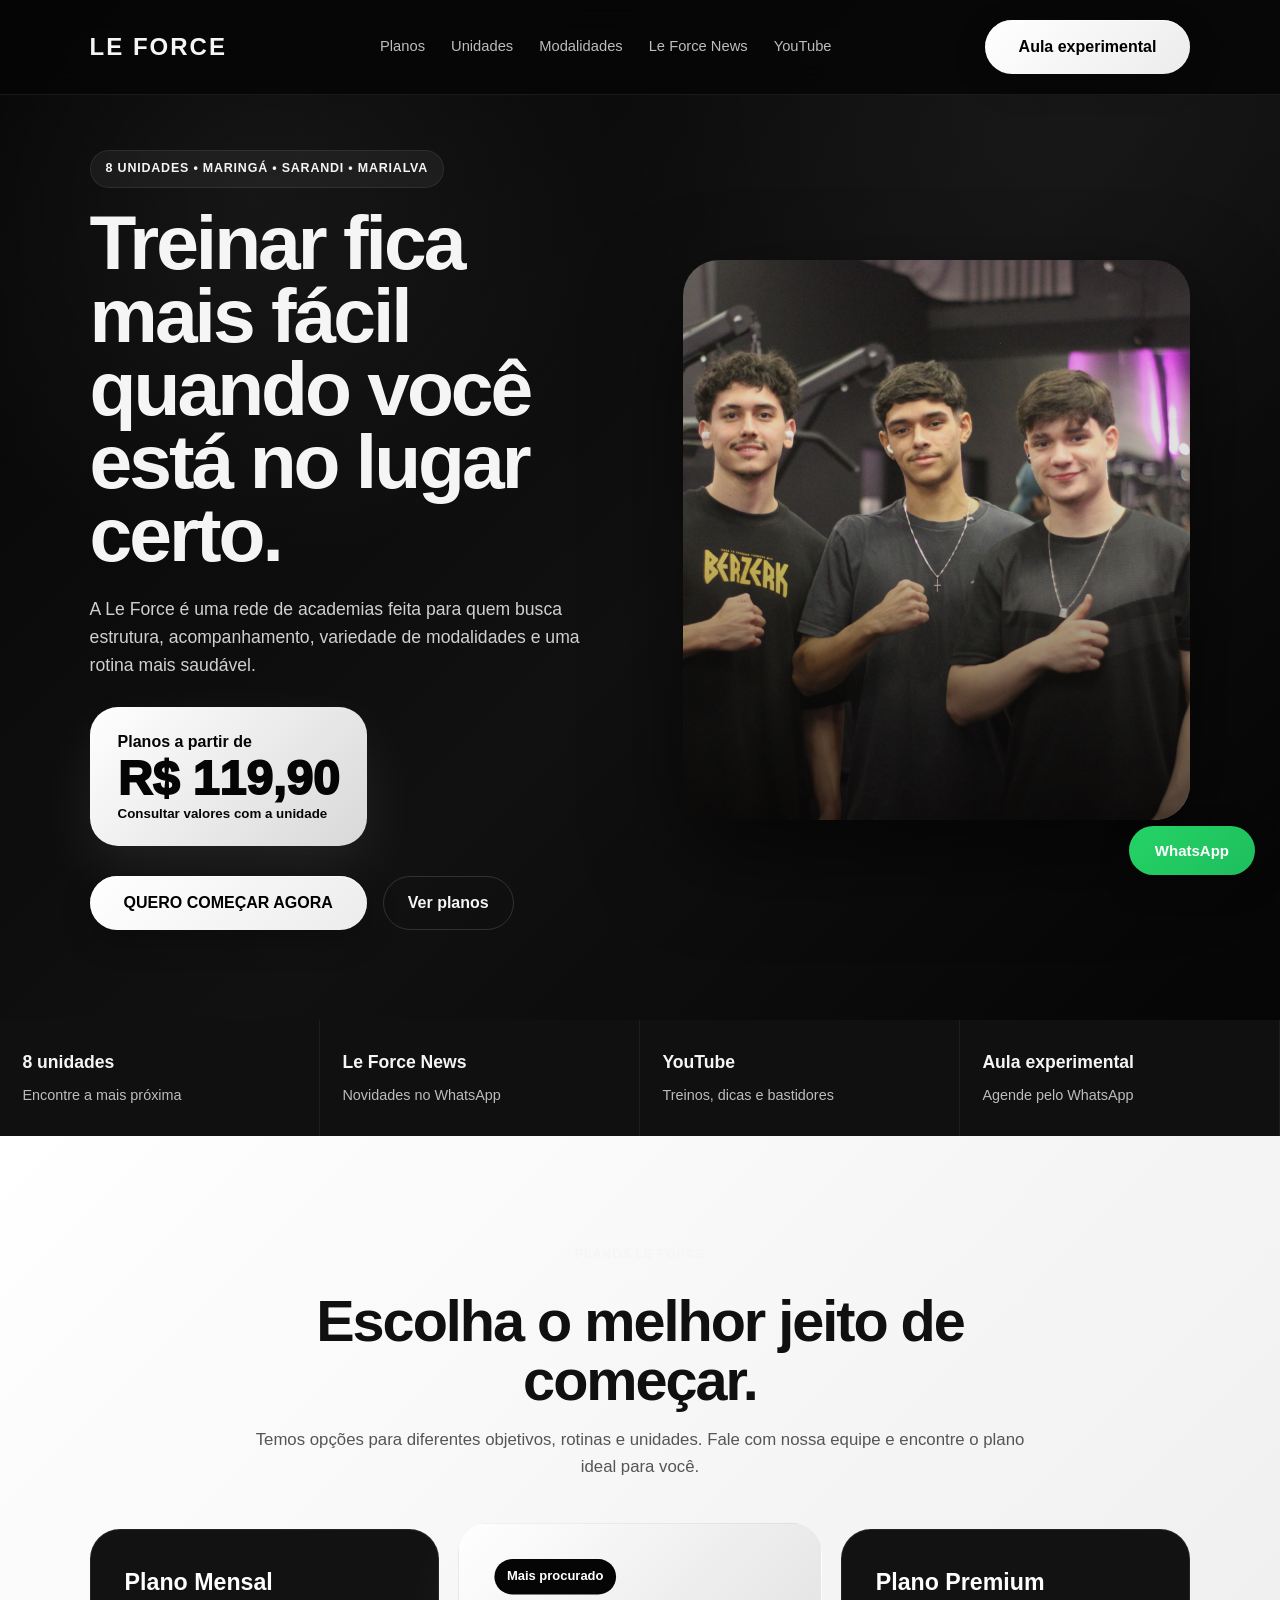
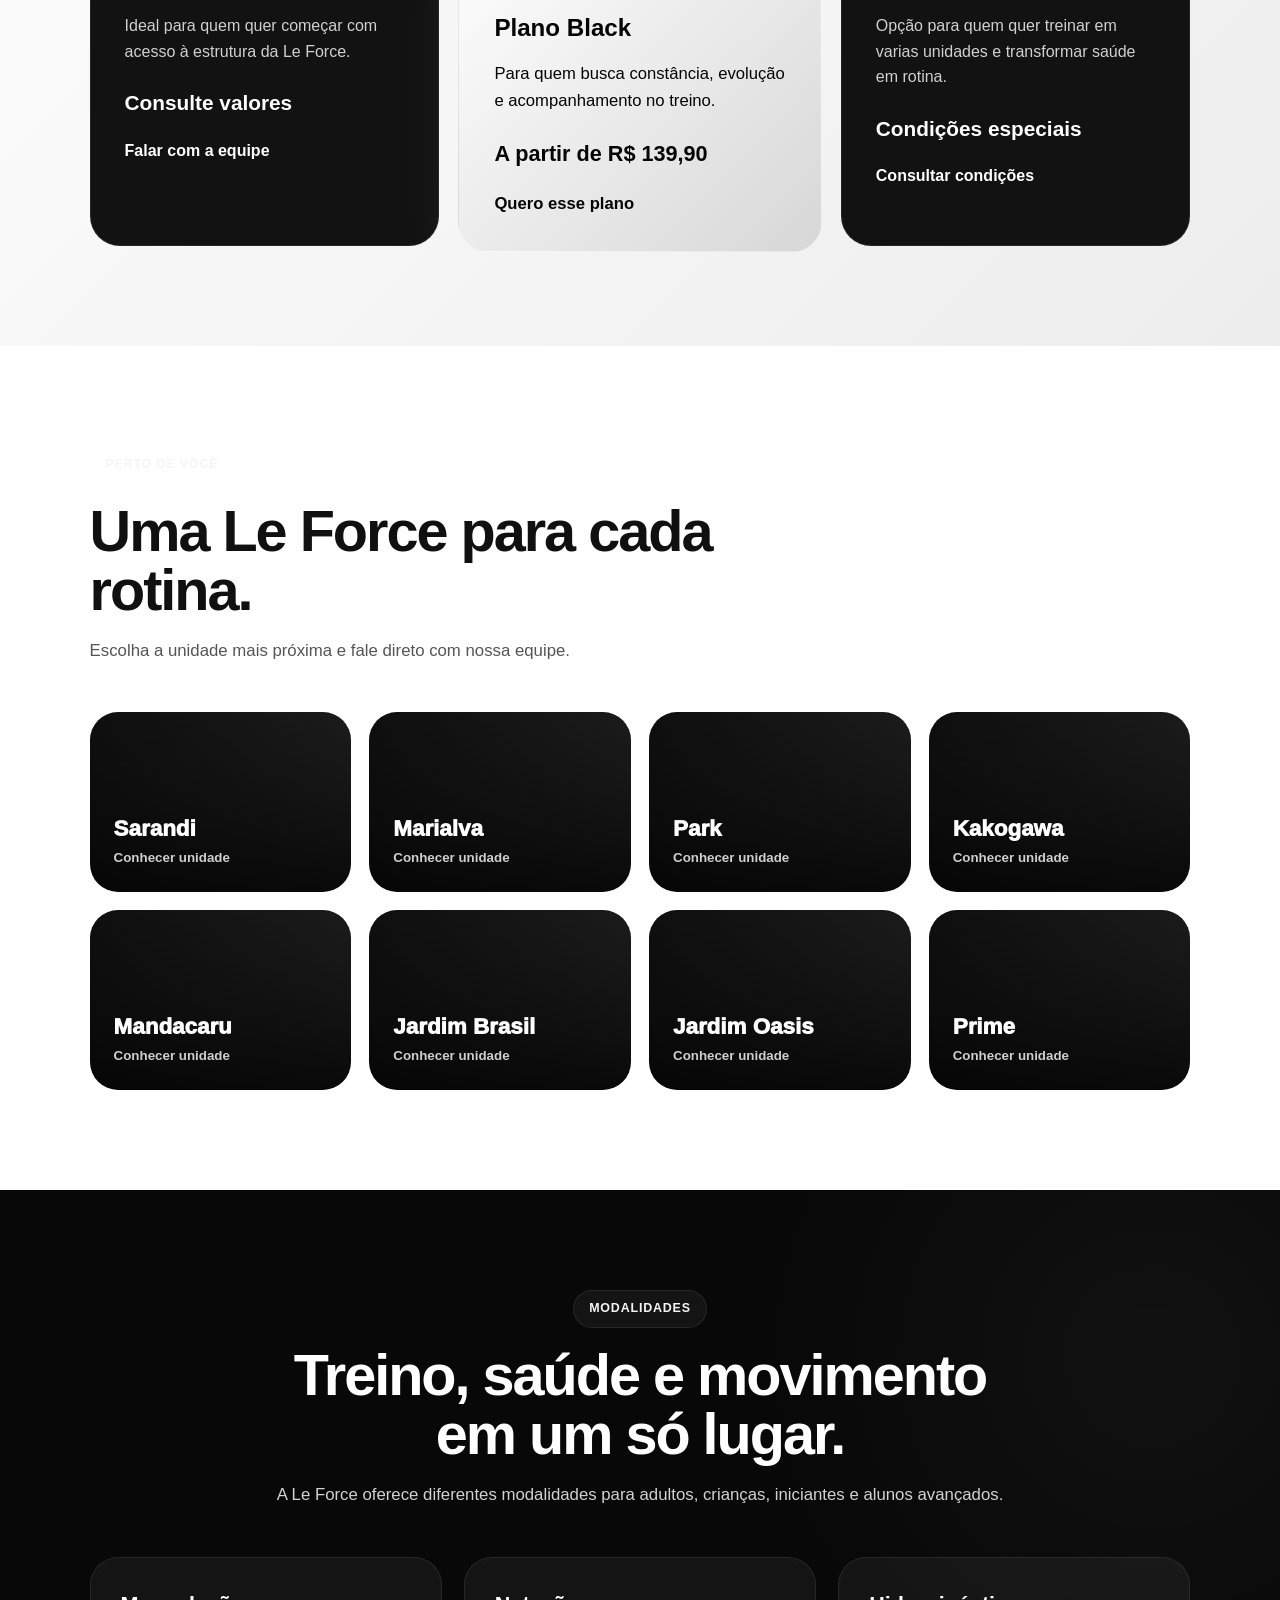
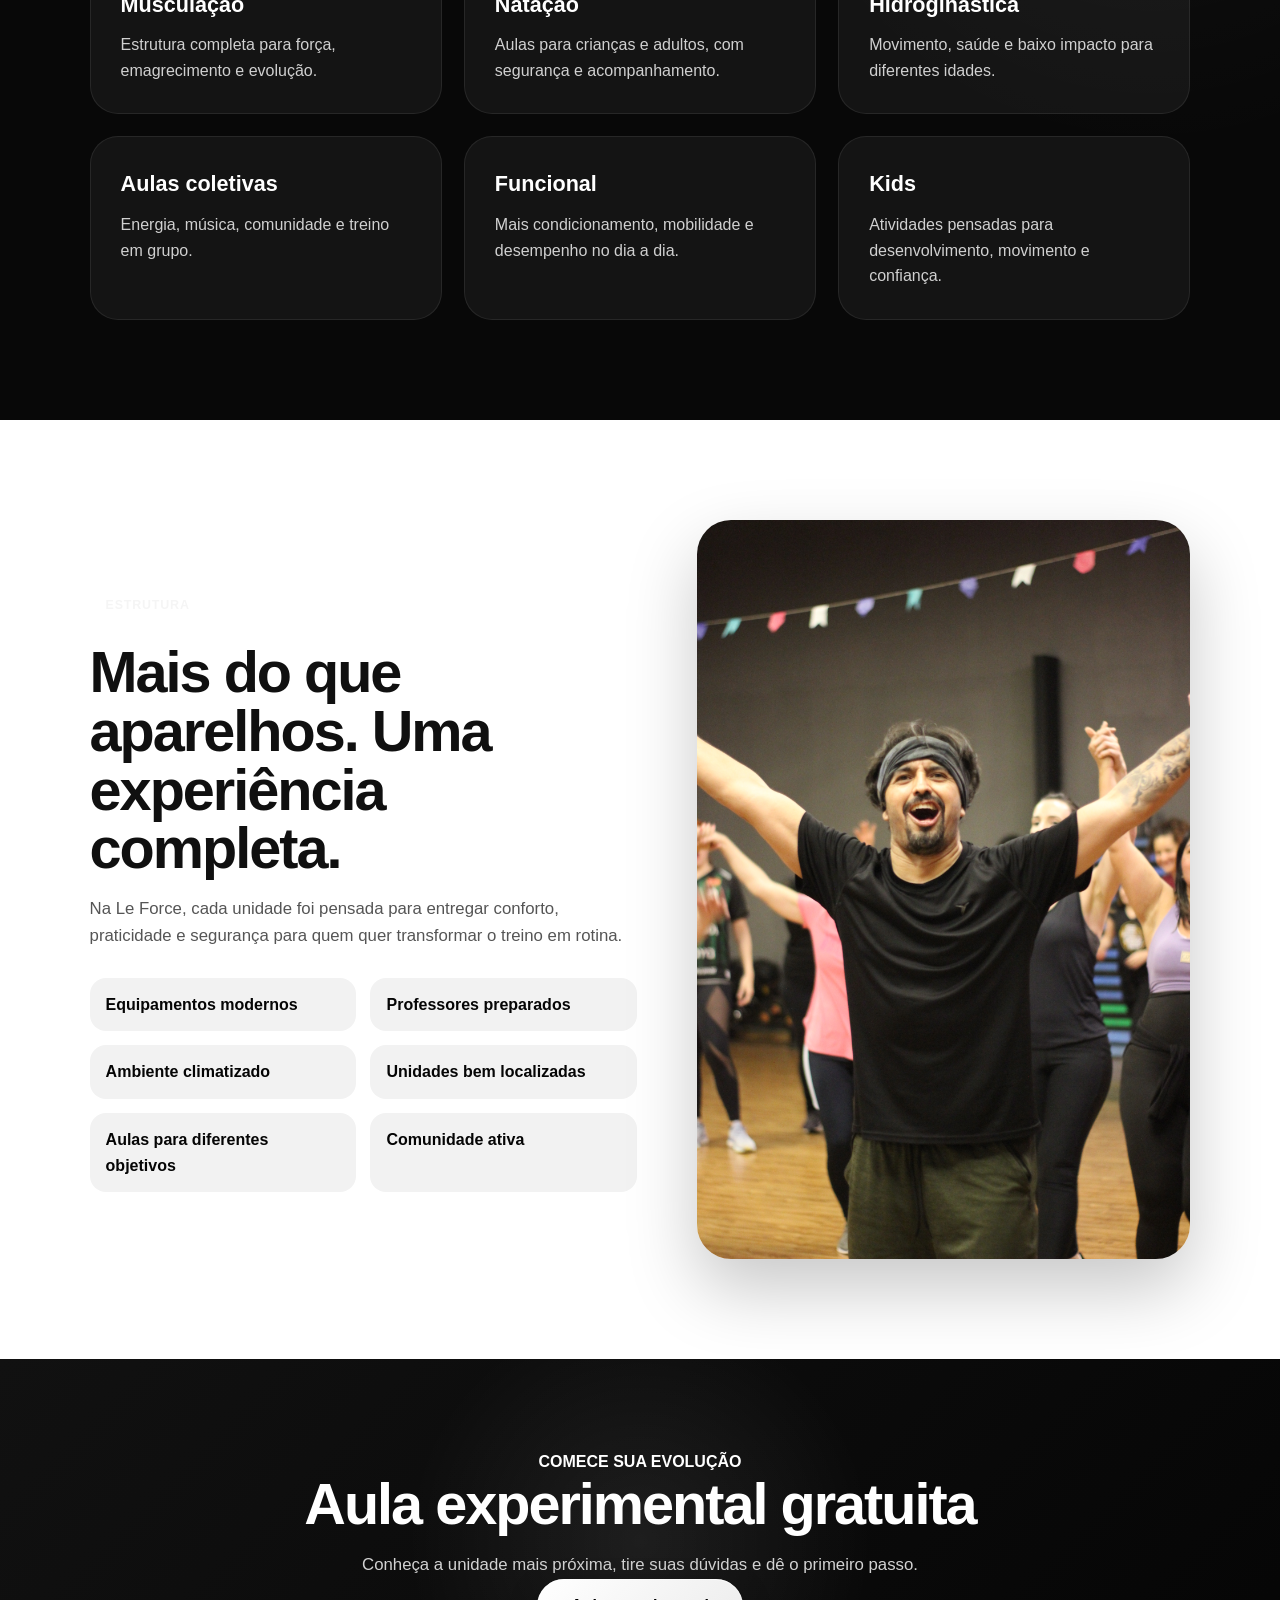
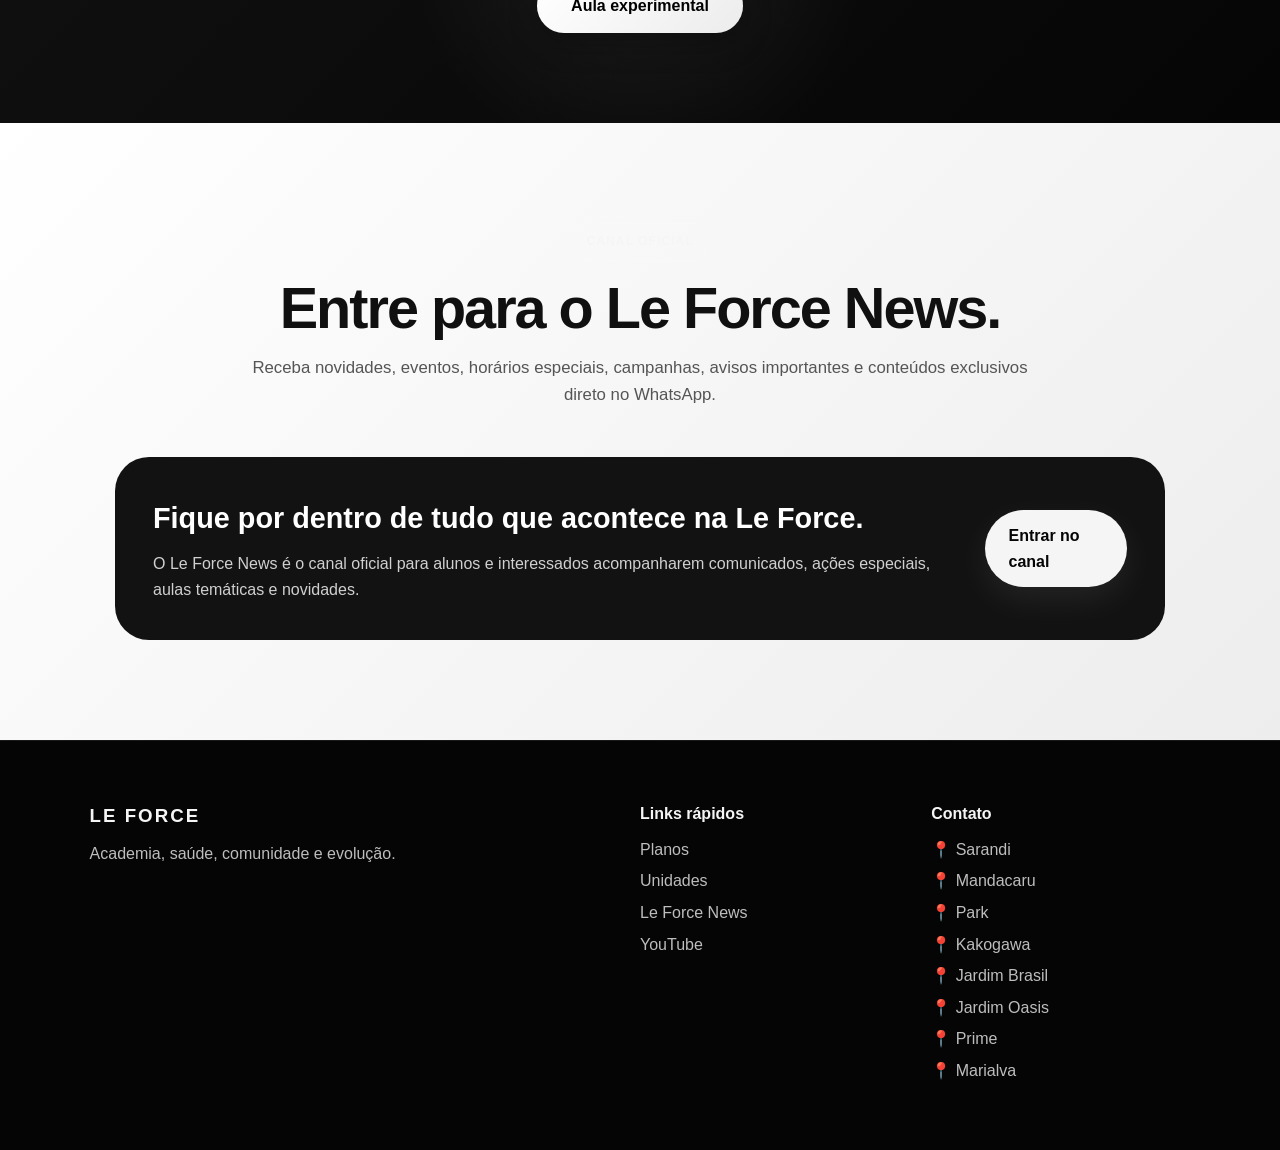
==== index.html @ 9848c1f0 "Substitui unidade Alvorada pela Le Force Prime no site" ====
<!DOCTYPE html>
<html lang="pt-BR">
<head>
  <meta charset="UTF-8" />
  <meta name="viewport" content="width=device-width, initial-scale=1.0" />

  <title>Le Force | Academia em Maringá, Sarandi e Marialva</title>
  <meta name="description" content="Treine na Le Force com estrutura completa, unidades em Maringá, Sarandi e Marialva, planos acessíveis, aulas, eventos e comunidade." />

  <link rel="stylesheet" href="style.css" />
</head>

<body>
  <header class="header">
    <a href="index.html" class="logo">LE FORCE</a>

    <nav class="nav">
      <a href="#planos">Planos</a>
      <a href="#unidades">Unidades</a>
      <a href="#modalidades">Modalidades</a>
      <a href="#news">Le Force News</a>
      <a href="#youtube">YouTube</a>
    </nav>

    <div class="dropdown-whatsapp">

  <button class="btn-experimental">
    Aula experimental
  </button>

  <div class="dropdown-whatsapp-content">

    <a href="https://wa.me/5544999321001" target="_blank">
      📍 Sarandi
    </a>

    <a href="https://wa.me/554432000885" target="_blank">
      📍 Mandacaru
    </a>

    <a href="https://wa.me/554430233311" target="_blank">
      📍 Park
    </a>

    <a href="https://wa.me/554430264680" target="_blank">
      📍 Kakogawa
    </a>

    <a href="https://wa.me/554497275740" target="_blank">
      📍 Jardim Brasil
    </a>

    <a href="https://wa.me/554499024223" target="_blank">
      📍 Jardim Oasis
    </a>

    <a href="https://wa.me/554432466310" target="_blank">
      📍 Prime
    </a>

    <a href="https://wa.me/554432001295" target="_blank">
      📍 Marialva
    </a>

  </div>

</div>
  </header>

  <main>
    <section class="hero">
      <div class="hero-content">
        <span class="tag">8 unidades • Maringá • Sarandi • Marialva</span>

        <h1>Treinar fica mais fácil quando você está no lugar certo.</h1>

        <p>
          A Le Force é uma rede de academias feita para quem busca estrutura,
          acompanhamento, variedade de modalidades e uma rotina mais saudável.
        </p>

        <div class="price-highlight">
          <span>Planos a partir de</span>
          <strong>R$ 119,90</strong>
          <small>Consultar valores com a unidade</small>
        </div>

        <div class="hero-actions">
          <div class="dropdown-whatsapp">

  <button class="btn-experimental">
    QUERO COMEÇAR AGORA
  </button>

  <div class="dropdown-whatsapp-content">

    <a href="https://wa.me/5544999321001" target="_blank">
      📍 Sarandi
    </a>

    <a href="https://wa.me/554432000885" target="_blank">
      📍 Mandacaru
    </a>

    <a href="https://wa.me/554430233311" target="_blank">
      📍 Park
    </a>

    <a href="https://wa.me/554430264680" target="_blank">
      📍 Kakogawa
    </a>

    <a href="https://wa.me/554497275740" target="_blank">
      📍 Jardim Brasil
    </a>

    <a href="https://wa.me/554499024223" target="_blank">
      📍 Jardim Oasis
    </a>

    <a href="https://wa.me/554432466310" target="_blank">
      📍 Prime
    </a>

    <a href="https://wa.me/554432001295" target="_blank">
      📍 Marialva
    </a>

  </div>

</div>

          <a href="#planos" class="btn-secondary">
            Ver planos
          </a>
        </div>
      </div>

      <div class="hero-image">
        <img src="leforce3.JPG" alt="Academia Le Force" />
      </div>
    </section>

    <section class="quick-links">
      <a href="#unidades">
        <strong>8 unidades</strong>
        <span>Encontre a mais próxima</span>
      </a>

      <a href="https://whatsapp.com/channel/0029VbCkfxNLdQejP8qVXo3A">
        <strong>Le Force News</strong>
        <span>Novidades no WhatsApp</span>
      </a>

      <a href="#youtube">
        <strong>YouTube</strong>
        <span>Treinos, dicas e bastidores</span>
      </a>

      <a href="https://wa.me/5544000000000" target="_blank">
        <strong>Aula experimental</strong>
        <span>Agende pelo WhatsApp</span>
      </a>
    </section>

    <section class="section colored" id="planos">
      <div class="section-header center">
        <span class="tag">Planos Le Force</span>

        <h2>Escolha o melhor jeito de começar.</h2>

        <p>
          Temos opções para diferentes objetivos, rotinas e unidades.
          Fale com nossa equipe e encontre o plano ideal para você.
        </p>
      </div>

      <div class="plans-grid">
        <article class="plan-card">
          <h3>Plano Mensal</h3>

          <p>
            Ideal para quem quer começar com acesso à estrutura da Le Force.
          </p>

          <strong>Consulte valores</strong>

          <a href="https://wa.me/5544000000000" target="_blank">
            Falar com a equipe
          </a>
        </article>

        <article class="plan-card featured">
          <span>Mais procurado</span>

          <h3>Plano Black</h3>

          <p>
            Para quem busca constância, evolução e acompanhamento no treino.
          </p>

          <strong>A partir de R$ 139,90</strong>

          <a href="https://wa.me/5544000000000" target="_blank">
            Quero esse plano
          </a>
        </article>

        <article class="plan-card">
          <h3>Plano Premium</h3>

          <p>
            Opção para quem quer treinar em varias unidades e transformar saúde em rotina.
          </p>

          <strong>Condições especiais</strong>

          <a href="https://wa.me/5544000000000" target="_blank">
            Consultar condições
          </a>
        </article>
      </div>
    </section>

    <section class="section" id="unidades">
      <div class="section-header">
        <span class="tag">Perto de você</span>

        <h2>Uma Le Force para cada rotina.</h2>

        <p>
          Escolha a unidade mais próxima e fale direto com nossa equipe.
        </p>
      </div>

      <div class="units-grid">
        <a href="unidades/sarandi.html" class="unit-card">
          <span>Sarandi</span>
          <small>Conhecer unidade</small>
        </a>

        <a href="unidades/marialva.html" class="unit-card">
          <span>Marialva</span>
          <small>Conhecer unidade</small>
        </a>

        <a href="unidades/park.html" class="unit-card">
          <span>Park</span>
          <small>Conhecer unidade</small>
        </a>

        <a href="unidades/kakogawa.html" class="unit-card">
          <span>Kakogawa</span>
          <small>Conhecer unidade</small>
        </a>

        <a href="unidades/mandacaru.html" class="unit-card">
          <span>Mandacaru</span>
          <small>Conhecer unidade</small>
        </a>

        <a href="unidades/jdbrasil.html" class="unit-card">
          <span>Jardim Brasil</span>
          <small>Conhecer unidade</small>
        </a>

        <a href="unidades/jdoasis.html" class="unit-card">
          <span>Jardim Oasis</span>
          <small>Conhecer unidade</small>
        </a>

        <a href="unidades/prime.html" class="unit-card">
          <span>Prime</span>
          <small>Conhecer unidade</small>
        </a>
      </div>
    </section>

    <section class="section dark" id="modalidades">
      <div class="section-header center">
        <span class="tag">Modalidades</span>

        <h2>Treino, saúde e movimento em um só lugar.</h2>

        <p>
          A Le Force oferece diferentes modalidades para adultos, crianças,
          iniciantes e alunos avançados.
        </p>
      </div>

      <div class="modalidades-grid">
        <div class="modalidade">
          <h3>Musculação</h3>
          <p>Estrutura completa para força, emagrecimento e evolução.</p>
        </div>

        <div class="modalidade">
          <h3>Natação</h3>
          <p>Aulas para crianças e adultos, com segurança e acompanhamento.</p>
        </div>

        <div class="modalidade">
          <h3>Hidroginástica</h3>
          <p>Movimento, saúde e baixo impacto para diferentes idades.</p>
        </div>

        <div class="modalidade">
          <h3>Aulas coletivas</h3>
          <p>Energia, música, comunidade e treino em grupo.</p>
        </div>

        <div class="modalidade">
          <h3>Funcional</h3>
          <p>Mais condicionamento, mobilidade e desempenho no dia a dia.</p>
        </div>

        <div class="modalidade">
          <h3>Kids</h3>
          <p>Atividades pensadas para desenvolvimento, movimento e confiança.</p>
        </div>
      </div>
    </section>

    <section class="section split">
      <div>
        <span class="tag">Estrutura</span>

        <h2>Mais do que aparelhos. Uma experiência completa.</h2>

        <p>
          Na Le Force, cada unidade foi pensada para entregar conforto,
          praticidade e segurança para quem quer transformar o treino em rotina.
        </p>

        <ul class="benefits-list">
          <li>Equipamentos modernos</li>
          <li>Professores preparados</li>
          <li>Ambiente climatizado</li>
          <li>Unidades bem localizadas</li>
          <li>Aulas para diferentes objetivos</li>
          <li>Comunidade ativa</li>
        </ul>
      </div>

      <div class="image-card">
        <img src="leforce2.JPG" alt="Estrutura da academia Le Force" />
      </div>
    </section>

    <section class="banner-impact">
      <span>Comece sua evolução</span>

      <h2>Aula experimental gratuita</h2>

      <p>
        Conheça a unidade mais próxima, tire suas dúvidas e dê o primeiro passo.
      </p>

      <div class="dropdown-whatsapp">

  <button class="btn-experimental">
    Aula experimental
  </button>

  <div class="dropdown-whatsapp-content">

    <a href="https://wa.me/5544999321001" target="_blank">
      📍 Sarandi
    </a>

    <a href="https://wa.me/554432000885" target="_blank">
      📍 Mandacaru
    </a>

    <a href="https://wa.me/554430233311" target="_blank">
      📍 Park
    </a>

    <a href="https://wa.me/554430264680" target="_blank">
      📍 Kakogawa
    </a>

    <a href="https://wa.me/554497275740" target="_blank">
      📍 Jardim Brasil
    </a>

    <a href="https://wa.me/554499024223" target="_blank">
      📍 Jardim Oasis
    </a>

    <a href="https://wa.me/554432466310" target="_blank">
      📍 Prime
    </a>

    <a href="https://wa.me/554432001295" target="_blank">
      📍 Marialva
    </a>

  </div>

</div>
    </section>

    <section class="section news-section" id="news">
      <div class="section-header center">
        <span class="tag">Canal oficial</span>

        <h2>Entre para o Le Force News.</h2>

        <p>
          Receba novidades, eventos, horários especiais, campanhas,
          avisos importantes e conteúdos exclusivos direto no WhatsApp.
        </p>
      </div>

      <div class="news-card">
        <div>
          <h3>Fique por dentro de tudo que acontece na Le Force.</h3>

          <p>
            O Le Force News é o canal oficial para alunos e interessados
            acompanharem comunicados, ações especiais, aulas temáticas e novidades.
          </p>
        </div>

        <a href="https://whatsapp.com/channel/0029VbCkfxNLdQejP8qVXo3A" class="btn-primary" target="_blank">
          Entrar no canal
        </a>
      </div>
    </section>

    
  </main>

  <footer class="footer">
    <div>
      <h3>LE FORCE</h3>
      <p>Academia, saúde, comunidade e evolução.</p>
    </div>

    <div>
      <h4>Links rápidos</h4>
      <a href="#planos">Planos</a>
      <a href="#unidades">Unidades</a>
      <a href="https://whatsapp.com/channel/0029VbCkfxNLdQejP8qVXo3A">Le Force News</a>
      <a href="#youtube">YouTube</a>
    </div>

    <div>
      <h4>Contato</h4>
        <a href="https://wa.me/5544999321001" target="_blank">
    📍 Sarandi
  </a>

  <a href="https://wa.me/554432000885" target="_blank">
    📍 Mandacaru
  </a>

  <a href="https://wa.me/554430233311" target="_blank">
    📍 Park
  </a>

  <a href="https://wa.me/554430264680" target="_blank">
    📍 Kakogawa
  </a>

  <a href="https://wa.me/554497275740" target="_blank">
    📍 Jardim Brasil
  </a>

  <a href="https://wa.me/554499024223" target="_blank">
    📍 Jardim Oasis
  </a>

  <a href="https://wa.me/554432466310" target="_blank">
    📍 Prime
  </a>

  <a href="https://wa.me/554432001295" target="_blank">
    📍 Marialva
  </a>
    </div>
  </footer>

 <!-- BOTÃO FLUTUANTE WHATSAPP -->
<div class="whatsapp-float">
  <button class="whatsapp-main-btn" onclick="toggleWhatsappMenu()">
    WhatsApp
  </button>

  <div class="whatsapp-menu" id="whatsappMenu">
    
    <a href="https://wa.me/5544999321001" target="_blank">
      Sarandi
    </a>

    <a href="https://wa.me/554432000885" target="_blank">
      Mandacaru
    </a>

    <a href="https://wa.me/554430233311" target="_blank">
      Park
    </a>

    <a href="https://wa.me/554430264680" target="_blank">
      Kakogawa
    </a>

    <a href="https://wa.me/554497275740" target="_blank">
      Jardim Brasil
    </a>

    <a href="https://wa.me/554499024223" target="_blank">
      Jardim Oasis
    </a>

    <a href="https://wa.me/554432466310" target="_blank">
      Alvorada
    </a>

    <a href="https://wa.me/554432001295" target="_blank">
      Marialva
    </a>

  </div>
</div>

  <script>

      function toggleWhatsappMenu() {
  document
    .getElementById("whatsappMenu")
    .classList.toggle("active");
}

document.addEventListener("click", function (event) {

  const menu = document.getElementById("whatsappMenu");
  const button = document.querySelector(".whatsapp-main-btn");

  if (
    !menu.contains(event.target) &&
    !button.contains(event.target)
  ) {
    menu.classList.remove("active");
  }
});

  </script>

  <script src="script.js"></script>
</body>
</html>
---- style.css ----
:root {
  --black: #050505;
  --graphite: #111111;
  --soft-graphite: #1a1a1a;
  --light-gray: #bdbdbd;
  --white: #f5f5f5;
  --border: rgba(255,255,255,.08);
  --glass: rgba(255,255,255,.04);
}

* {
  margin: 0;
  padding: 0;
  box-sizing: border-box;
}

html {
  scroll-behavior: smooth;
}

body {
  font-family: Arial, Helvetica, sans-serif;
  background: var(--black);
  color: var(--white);
  line-height: 1.6;
  overflow-x: hidden;
}

a {
  color: inherit;
  text-decoration: none;
}

img {
  width: 100%;
  display: block;
}

/* HEADER */

.header {
  width: 100%;
  padding: 20px 7%;
  position: fixed;
  top: 0;
  left: 0;
  z-index: 999;
  display: flex;
  justify-content: space-between;
  align-items: center;
  background: rgba(5,5,5,.82);
  backdrop-filter: blur(16px);
  border-bottom: 1px solid var(--border);
  transition: .3s;
}

.header.scrolled {
  background: rgba(5,5,5,.96);
  box-shadow: 0 15px 40px rgba(0,0,0,.35);
}

.logo {
  font-size: 1.5rem;
  font-weight: 900;
  letter-spacing: 2px;
  color: var(--white);
}

.nav {
  display: flex;
  gap: 26px;
}

.nav a {
  color: var(--light-gray);
  font-size: .92rem;
  transition: .3s;
}

.nav a:hover {
  color: var(--white);
}

/* BOTÕES */

.btn-header,
.btn-primary,
.btn-secondary {
  display: inline-flex;
  align-items: center;
  justify-content: center;
  padding: 13px 24px;
  border-radius: 999px;
  font-weight: 800;
  transition: .3s;
}

.btn-header,
.btn-primary {
  background: var(--white);
  color: var(--black);
  box-shadow: 0 12px 35px rgba(255,255,255,.08);
}

.btn-header:hover,
.btn-primary:hover {
  transform: translateY(-3px);
}

.btn-secondary {
  border: 1px solid rgba(255,255,255,.14);
  color: var(--white);
}

.btn-secondary:hover {
  border-color: rgba(255,255,255,.35);
}

/* HERO */

.hero {
  min-height: 100vh;
  padding: 150px 7% 90px;
  display: grid;
  grid-template-columns: 1fr .95fr;
  gap: 60px;
  align-items: center;
  background:
    radial-gradient(circle at 20% 20%, rgba(255,255,255,.05), transparent 28%),
    radial-gradient(circle at 80% 10%, rgba(255,255,255,.03), transparent 30%),
    linear-gradient(135deg, #050505, #111111 55%, #050505);
}

.hero h1 {
  font-size: clamp(3rem, 6vw, 6rem);
  line-height: .95;
  letter-spacing: -3px;
  margin-bottom: 24px;
}

.hero p {
  max-width: 650px;
  color: #d0d0d0;
  font-size: 1.1rem;
  margin-bottom: 28px;
}

.tag {
  display: inline-flex;
  margin-bottom: 18px;
  padding: 8px 15px;
  border-radius: 999px;
  background: rgba(255,255,255,.05);
  border: 1px solid rgba(255,255,255,.08);
  color: var(--white);
  font-size: .78rem;
  font-weight: 900;
  text-transform: uppercase;
  letter-spacing: .8px;
}

.price-highlight {
  width: fit-content;
  padding: 22px 28px;
  margin-bottom: 30px;
  border-radius: 28px;
  background: linear-gradient(135deg, #ffffff, #d8d8d8);
  color: var(--black);
  box-shadow: 0 25px 60px rgba(255,255,255,.08);
}

.price-highlight span,
.price-highlight small {
  display: block;
  font-weight: 700;
}

.price-highlight strong {
  display: block;
  font-size: 3rem;
  line-height: 1;
  font-weight: 950;
}

.hero-actions {
  display: flex;
  gap: 16px;
  flex-wrap: wrap;
}

.hero-image {
  min-height: 560px;
  border-radius: 36px;
  overflow: hidden;
  background: #111;
  box-shadow: 0 35px 90px rgba(0,0,0,.55);
  position: relative;
}

.hero-image img {
  height: 100%;
  min-height: 560px;
  object-fit: cover;
  opacity: .88;
}

.hero-image::after {
  content: "";
  position: absolute;
  inset: 0;
  background: linear-gradient(to top, rgba(0,0,0,.65), transparent 60%);
}

/* QUICK LINKS */

.quick-links {
  display: grid;
  grid-template-columns: repeat(4,1fr);
  background: #101010;
}

.quick-links a {
  padding: 28px 7%;
  border-right: 1px solid rgba(255,255,255,.06);
  transition: .3s;
}

.quick-links a:hover {
  background: #171717;
}

.quick-links strong {
  display: block;
  font-size: 1.1rem;
  font-weight: 900;
  margin-bottom: 6px;
}

.quick-links span {
  color: #bcbcbc;
  font-size: .9rem;
}

/* SECTIONS */

.section {
  padding: 100px 7%;
  background: #ffffff;
  color: #101010;
}

.section.dark {
  background:
    radial-gradient(circle at 90% 20%, rgba(255,255,255,.04), transparent 30%),
    #080808;
  color: #fff;
}

.section.colored {
  background:
    linear-gradient(135deg, #ffffff, #ededed);
}

.section-header {
  max-width: 780px;
  margin-bottom: 48px;
}

.section-header.center {
  margin-left: auto;
  margin-right: auto;
  text-align: center;
}

.section-header h2,
.split h2,
.final-cta h2,
.banner-impact h2,
.youtube-content h2 {
  font-size: clamp(2.2rem, 4.5vw, 4.5rem);
  line-height: 1.02;
  letter-spacing: -2px;
  margin-bottom: 18px;
}

.section-header p,
.split p,
.banner-impact p,
.final-cta p,
.youtube-content p {
  color: #555;
  font-size: 1.05rem;
}

.dark .section-header p,
.banner-impact p,
.final-cta p,
.youtube-content p {
  color: #d2d2d2;
}

/* GRIDS */

.plans-grid,
.cards-grid {
  display: grid;
  grid-template-columns: repeat(3,1fr);
  gap: 26px;
}

.plan-card,
.card {
  padding: 34px;
  border-radius: 30px;
  transition: .3s;
}

.plan-card {
  background: #121212;
  border: 1px solid rgba(255,255,255,.08);
  color: #fff;
}

.card {
  background: #f7f7f7;
  border: 1px solid #ececec;
}

.plan-card:hover,
.card:hover {
  transform: translateY(-7px);
}

.plan-card h3,
.card h3 {
  font-size: 1.45rem;
  margin-bottom: 12px;
}

.plan-card p {
  color: #d0d0d0;
  margin-bottom: 22px;
}

.card p {
  color: #555;
}

.plan-card strong {
  display: block;
  color: #fff;
  font-size: 1.3rem;
  margin-bottom: 18px;
}

.plan-card a {
  color: #fff;
  font-weight: 900;
}

.plan-card.featured {
  background: linear-gradient(135deg, #ffffff, #d7d7d7);
  color: #050505;
  box-shadow: 0 25px 70px rgba(255,255,255,.08);
  transform: scale(1.04);
}

.plan-card.featured p,
.plan-card.featured strong,
.plan-card.featured a {
  color: #050505;
}

.plan-card.featured span {
  display: inline-block;
  margin-bottom: 14px;
  padding: 7px 12px;
  border-radius: 999px;
  background: #050505;
  color: #fff;
  font-size: .78rem;
  font-weight: 900;
}

/* UNIDADES */

.units-grid {
  display: grid;
  grid-template-columns: repeat(4,1fr);
  gap: 18px;
}

.unit-card {
  min-height: 180px;
  padding: 24px;
  border-radius: 28px;
  display: flex;
  flex-direction: column;
  justify-content: flex-end;
  background:
    linear-gradient(to top, rgba(0,0,0,.78), rgba(0,0,0,.15)),
    linear-gradient(135deg, #111111, #2a2a2a);
  color: #fff;
  transition: .3s;
  position: relative;
  overflow: hidden;
}

.unit-card:hover {
  transform: translateY(-6px);
}

.unit-card span {
  font-size: 1.4rem;
  font-weight: 950;
}

.unit-card small {
  color: #cfcfcf;
  font-weight: 700;
}

/* MODALIDADES */

.modalidades-grid {
  display: grid;
  grid-template-columns: repeat(3,1fr);
  gap: 22px;
}

.modalidade {
  padding: 30px;
  border-radius: 28px;
  background: rgba(255,255,255,.05);
  border: 1px solid rgba(255,255,255,.08);
  transition: .3s;
}

.modalidade:hover {
  background: rgba(255,255,255,.09);
  transform: translateY(-6px);
}

.modalidade h3 {
  font-size: 1.35rem;
  margin-bottom: 10px;
}

.modalidade p {
  color: #d0d0d0;
}

/* SPLIT */

.split {
  display: grid;
  grid-template-columns: 1fr .9fr;
  gap: 60px;
  align-items: center;
}

.benefits-list {
  margin-top: 28px;
  display: grid;
  grid-template-columns: repeat(2,1fr);
  gap: 14px;
  list-style: none;
}

.benefits-list li {
  padding: 14px 16px;
  border-radius: 16px;
  background: #f2f2f2;
  color: #050505;
  font-weight: 800;
}

.image-card {
  border-radius: 34px;
  overflow: hidden;
  box-shadow: 0 30px 70px rgba(0,0,0,.22);
}

.image-card img {
  min-height: 460px;
  object-fit: cover;
}

/* BANNER */

.banner-impact {
  padding: 90px 7%;
  text-align: center;
  background:
    radial-gradient(circle at center, rgba(255,255,255,.08), transparent 35%),
    linear-gradient(135deg, #111111, #050505);
  color: #fff;
}

.banner-impact span {
  font-weight: 900;
  text-transform: uppercase;
}

/* NEWS */

.news-section {
  background: linear-gradient(135deg, #ffffff, #ededed);
}

.news-card {
  max-width: 1050px;
  margin: 0 auto;
  padding: 38px;
  border-radius: 34px;
  display: flex;
  justify-content: space-between;
  align-items: center;
  gap: 30px;
  background: #121212;
  color: #fff;
}

.news-card h3 {
  font-size: 1.8rem;
  margin-bottom: 10px;
}

.news-card p {
  color: #d0d0d0;
}

/* YOUTUBE */

.youtube-section {
  display: grid;
  grid-template-columns: 1fr .8fr;
  gap: 50px;
  align-items: center;
}

.video-preview {
  min-height: 330px;
  border-radius: 34px;
  background:
    radial-gradient(circle at center, rgba(255,255,255,.08), transparent 40%),
    #151515;
  display: flex;
  flex-direction: column;
  justify-content: center;
  align-items: center;
}

.video-preview span {
  width: 96px;
  height: 96px;
  border-radius: 50%;
  background: #fff;
  color: #050505;
  display: flex;
  align-items: center;
  justify-content: center;
  font-size: 2rem;
  margin-bottom: 18px;
}

.video-preview p {
  color: #fff;
  font-weight: 900;
}

/* FAQ */

.faq {
  max-width: 900px;
  margin: 0 auto;
  display: grid;
  gap: 14px;
}

.faq details {
  padding: 22px 26px;
  border-radius: 22px;
  background: rgba(255,255,255,.05);
  border: 1px solid rgba(255,255,255,.08);
}

.faq summary {
  cursor: pointer;
  font-weight: 900;
  color: #fff;
}

.faq p {
  margin-top: 12px;
  color: #d0d0d0;
}

/* FINAL CTA */

.final-cta {
  padding: 110px 7%;
  text-align: center;
  background:
    linear-gradient(rgba(0,0,0,.72), rgba(0,0,0,.82)),
    radial-gradient(circle at center, rgba(255,255,255,.05), transparent 34%),
    #080808;
}

.final-cta span {
  font-weight: 950;
  text-transform: uppercase;
}

.center-actions {
  justify-content: center;
}

/* FOOTER */

.footer {
  padding: 60px 7%;
  background: #050505;
  display: grid;
  grid-template-columns: 2fr 1fr 1fr;
  gap: 32px;
  border-top: 1px solid rgba(255,255,255,.08);
}

.footer h3 {
  letter-spacing: 2px;
  margin-bottom: 10px;
}

.footer h4 {
  margin-bottom: 10px;
}

.footer p,
.footer a {
  display: block;
  color: #bdbdbd;
  margin-bottom: 6px;
}

/* WHATSAPP */

.whatsapp-float {
  position: fixed;
  right: 25px;
  bottom: 25px;
  z-index: 999999;
  font-family: Arial, sans-serif;
}

.whatsapp-main-btn {
  background: linear-gradient(135deg, #25d366, #1ebe5d);
  color: white;
  border: none;
  border-radius: 999px;
  padding: 16px 26px;
  font-size: 15px;
  font-weight: 700;
  cursor: pointer;
  box-shadow: 0 10px 30px rgba(0,0,0,.25);
  transition: .3s ease;
}

.whatsapp-main-btn:hover {
  transform: translateY(-3px);
}

.whatsapp-menu {
  position: absolute;
  bottom: 75px;
  right: 0;
  width: 240px;
  background: #0f0f0f;
  border-radius: 20px;
  overflow: hidden;
  display: none;
  border: 1px solid rgba(255,255,255,.08);
  backdrop-filter: blur(12px);
  box-shadow: 0 15px 40px rgba(0,0,0,.35);
}

.whatsapp-menu.active {
  display: block;
  animation: fadeUp .25s ease;
}

.whatsapp-menu a {
  display: flex;
  align-items: center;
  padding: 15px 18px;
  color: white;
  text-decoration: none;
  font-size: 14px;
  font-weight: 500;
  transition: .2s ease;
  border-bottom: 1px solid rgba(255,255,255,.05);
}

.whatsapp-menu a:last-child {
  border-bottom: none;
}

.whatsapp-menu a:hover {
  background: #25d366;
  padding-left: 24px;
}

@keyframes fadeUp {
  from {
    opacity: 0;
    transform: translateY(15px);
  }

  to {
    opacity: 1;
    transform: translateY(0);
  }
}

/* ANIMAÇÕES */

.hidden {
  opacity: 0;
  transform: translateY(28px);
}

.show {
  opacity: 1;
  transform: translateY(0);
  transition: .7s ease;
}

/* RESPONSIVO */

@media (max-width: 1020px) {

  .nav,
  .btn-header {
    display: none;
  }

  .hero,
  .split,
  .youtube-section {
    grid-template-columns: 1fr;
  }

  .quick-links {
    grid-template-columns: repeat(2,1fr);
  }

  .plans-grid,
  .cards-grid,
  .modalidades-grid {
    grid-template-columns: 1fr;
  }

  .units-grid {
    grid-template-columns: repeat(2,1fr);
  }

  .news-card {
    flex-direction: column;
    align-items: flex-start;
  }

  .footer {
    grid-template-columns: 1fr;
  }
}

@media (max-width: 560px) {

  .header {
    padding: 18px 6%;
  }

  .hero,
  .section,
  .banner-impact,
  .final-cta,
  .footer {
    padding-left: 6%;
    padding-right: 6%;
  }

  .hero {
    padding-top: 130px;
  }

  .hero h1 {
    font-size: 3rem;
  }

  .hero-actions,
  .center-actions {
    flex-direction: column;
  }

  .btn-primary,
  .btn-secondary {
    width: 100%;
  }

  .quick-links,
  .units-grid,
  .benefits-list {
    grid-template-columns: 1fr;
  }

  .hero-image,
  .hero-image img {
    min-height: 390px;
  }

  .whatsapp-float {
    right: 16px;
    bottom: 16px;
    padding: 13px 18px;
  }
}

.cinematic-video {
  position: relative;
  overflow: hidden;
  min-height: 380px;
  border-radius: 34px;
  background: #111;
  display: flex;
  align-items: center;
  justify-content: center;
  box-shadow: 0 30px 80px rgba(0,0,0,.45);
}

.cinematic-video img {
  width: 100%;
  height: 100%;
  object-fit: cover;
  transition: .5s;
  opacity: .72;
}

.cinematic-video::after {
  content: "";
  position: absolute;
  inset: 0;
  background:
    linear-gradient(to top, rgba(0,0,0,.72), rgba(0,0,0,.15));
}

.cinematic-video:hover img {
  transform: scale(1.05);
  opacity: .9;
}

.play-button {
  position: absolute;
  z-index: 2;
  width: 110px;
  height: 110px;
  border-radius: 50%;
  background: rgba(255,255,255,.12);
  backdrop-filter: blur(14px);
  border: 1px solid rgba(255,255,255,.18);

  display: flex;
  align-items: center;
  justify-content: center;

  color: #ffffff;
  font-size: 2.4rem;

  transition: .3s;
  box-shadow: 0 15px 40px rgba(0,0,0,.35);
}

.cinematic-video:hover .play-button {
  transform: scale(1.08);
  background: rgba(255,255,255,.2);
}

/* =========================
   UNIDADE SARANDI
========================= */

.sarandi-page-hero {
  min-height: 92vh;
}

.sarandi-page-hero .hero-image img {
  object-position: center;
}

/* MODALIDADES */

.modalidade p {
  color: #555555;
}

.section.dark .modalidade p {
  color: #d0d0d0;
}

/* LOCATION */

.location-card {
  display: grid;
  grid-template-columns: .9fr 1.1fr;
  gap: 32px;

  padding: 36px;

  border-radius: 34px;

  background: rgba(255,255,255,.05);

  border: 1px solid rgba(255,255,255,.08);

  align-items: center;
}

.location-card h3 {
  font-size: 2rem;
  margin-bottom: 14px;
  color: #ffffff;
}

.location-card p {
  color: #d0d0d0;
  margin-bottom: 12px;
}

.location-card .btn-primary {
  margin-top: 18px;
}

.map-placeholder {
  min-height: 380px;

  border-radius: 28px;

  background:
    radial-gradient(circle at center, rgba(255,255,255,.07), transparent 38%),
    #151515;

  border: 1px solid rgba(255,255,255,.08);

  display: flex;
  align-items: center;
  justify-content: center;

  color: #ffffff;

  font-size: 1.3rem;
  font-weight: 900;
}

/* RESPONSIVO */

@media (max-width: 1020px) {

  .location-card {
    grid-template-columns: 1fr;
  }

  .map-placeholder {
    min-height: 300px;
  }
}

@media (max-width: 560px) {

  .sarandi-page-hero {
    min-height: auto;
  }

  .location-card {
    padding: 24px;
  }

  .map-placeholder {
    min-height: 250px;
  }
}

.dropdown-whatsapp {
  position: relative;
  display: inline-block;
}

.btn-experimental {
  display: inline-flex;
  align-items: center;
  justify-content: center;

  padding: 18px 34px;

  border-radius: 999px;

  background: linear-gradient(
    135deg,
    #ffffff,
    #ececec
  );

  color: #000;

  font-size: 16px;
  font-weight: 700;

  border: none;
  cursor: pointer;

  transition: .35s ease;

  box-shadow:
    0 10px 30px rgba(0,0,0,.25),
    inset 0 1px 1px rgba(255,255,255,.7);
}

.btn-experimental:hover {
  transform: translateY(-3px);

  background: linear-gradient(
    135deg,
    #d4af37,
    #f1cf61
  );
}

.dropdown-whatsapp-content {
  position: absolute;

  top: 80px;
  left: 0;

  width: 250px;

  background: rgba(10,10,10,.98);

  border-radius: 18px;

  overflow: hidden;

  opacity: 0;
  visibility: hidden;
  transform: translateY(10px);

  transition: .3s ease;

  border: 1px solid rgba(255,255,255,.08);

  backdrop-filter: blur(10px);

  box-shadow:
    0 20px 50px rgba(0,0,0,.35);
}

.dropdown-whatsapp:hover .dropdown-whatsapp-content {
  opacity: 1;
  visibility: visible;
  transform: translateY(0);
}

.dropdown-whatsapp-content a {
  display: block;

  padding: 15px 18px;

  color: rgba(255,255,255,.88);

  text-decoration: none;

  font-size: 14px;
  font-weight: 500;

  border-bottom: 1px solid rgba(255,255,255,.05);

  transition: .2s ease;
}

.dropdown-whatsapp-content a:last-child {
  border-bottom: none;
}

.dropdown-whatsapp-content a:hover {
  background: #25d366;
  color: white;
  padding-left: 24px;
}
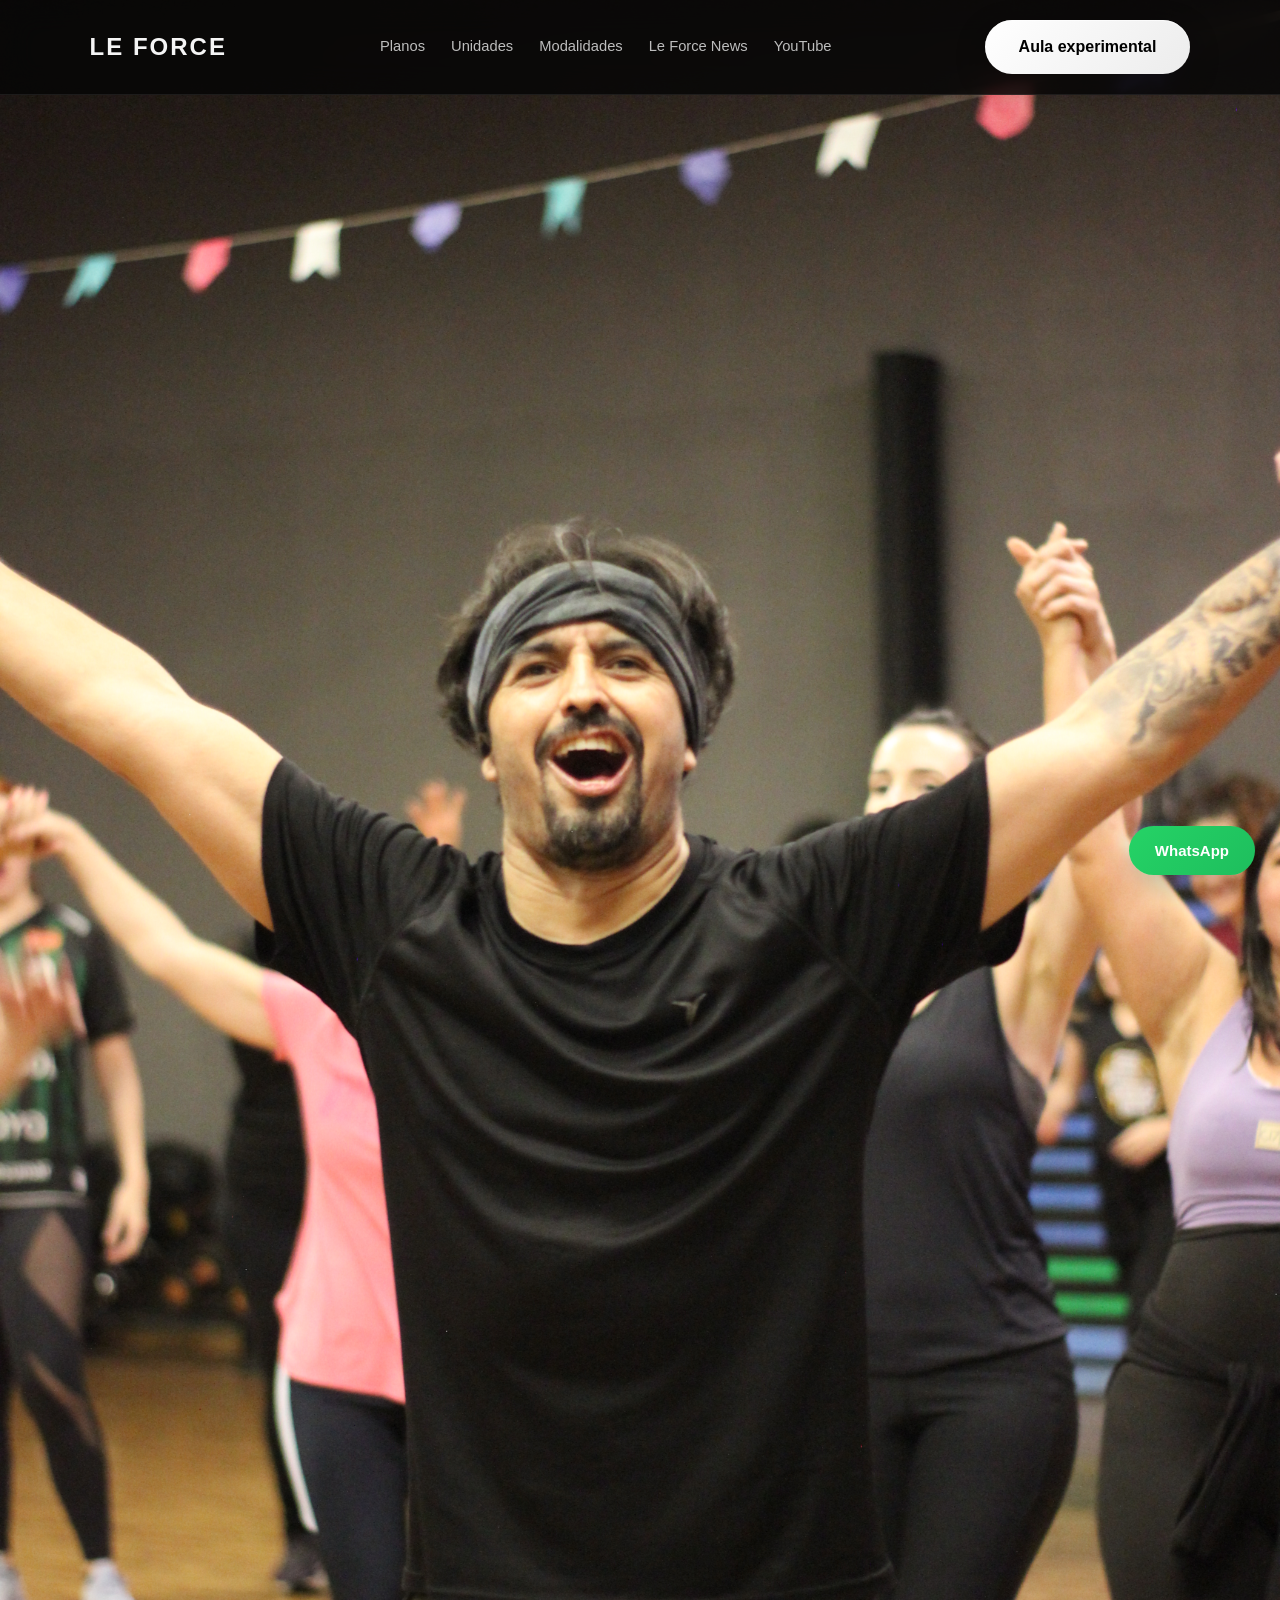
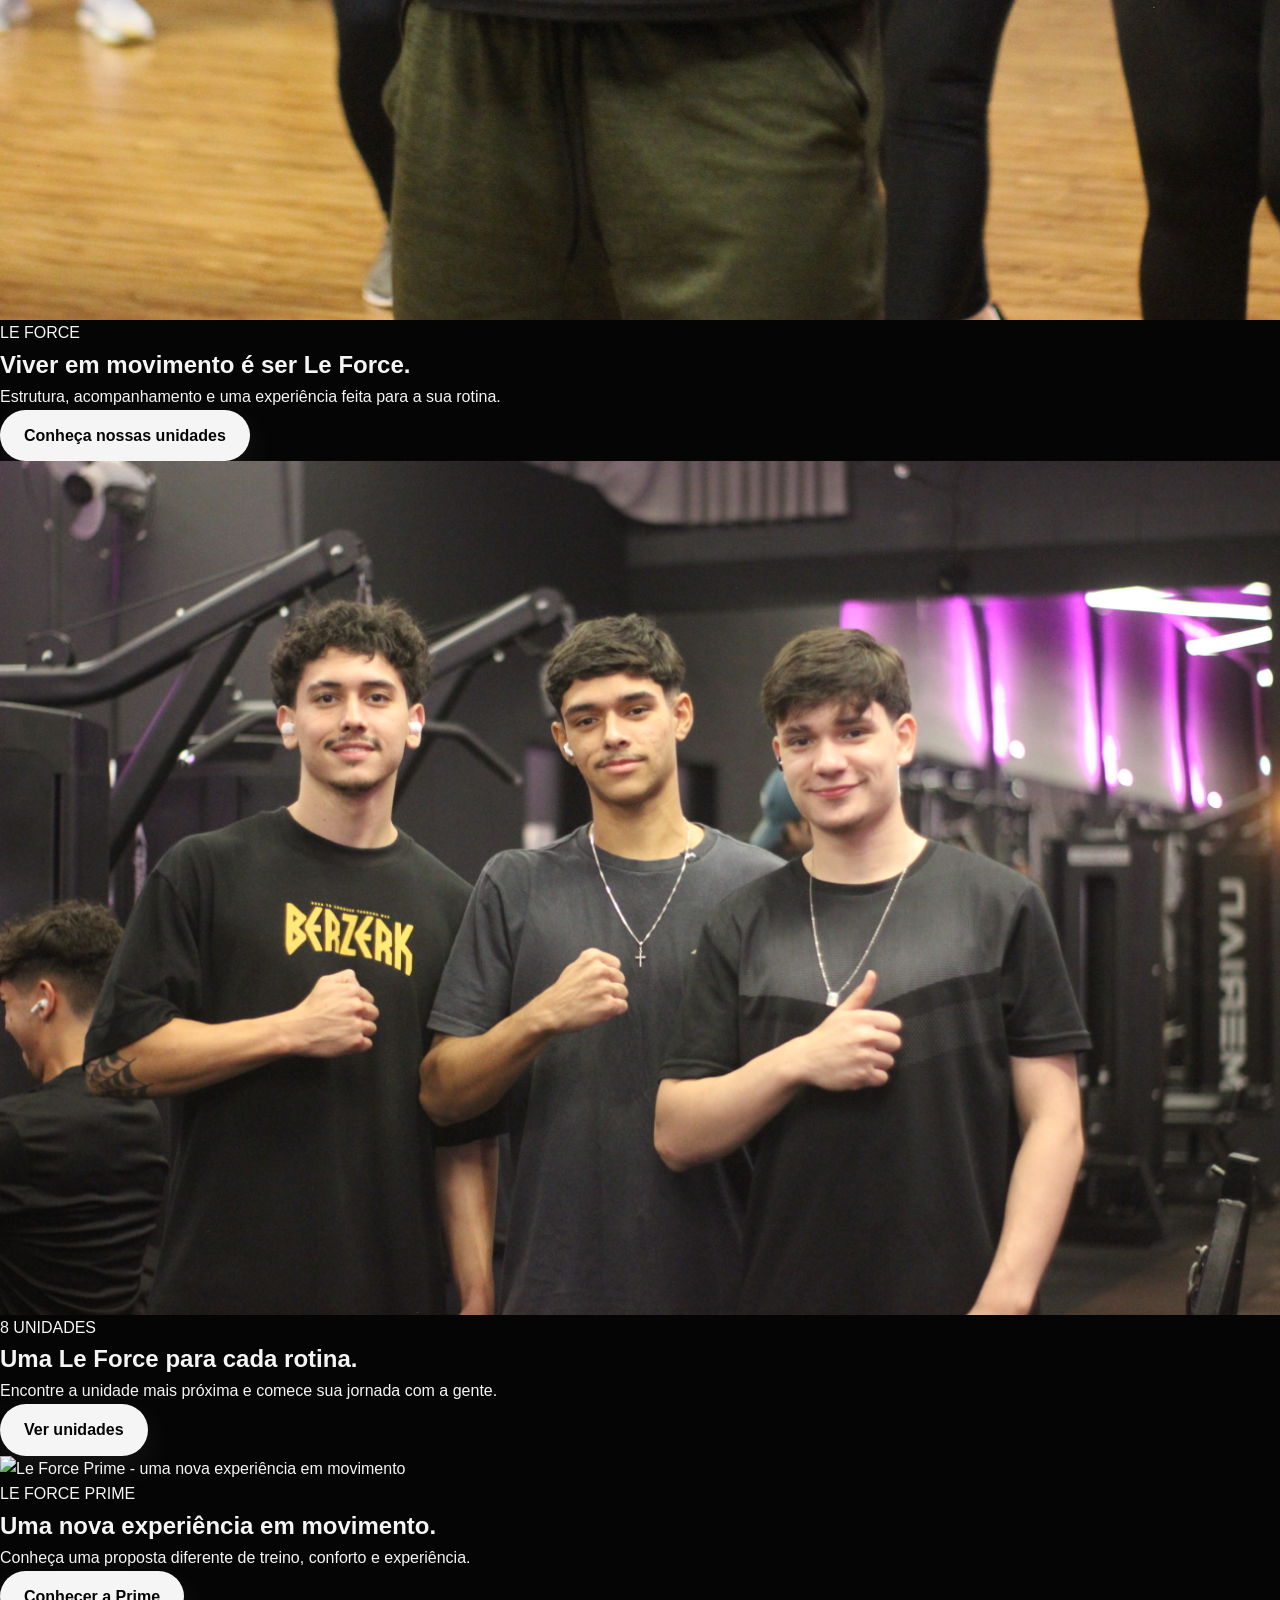
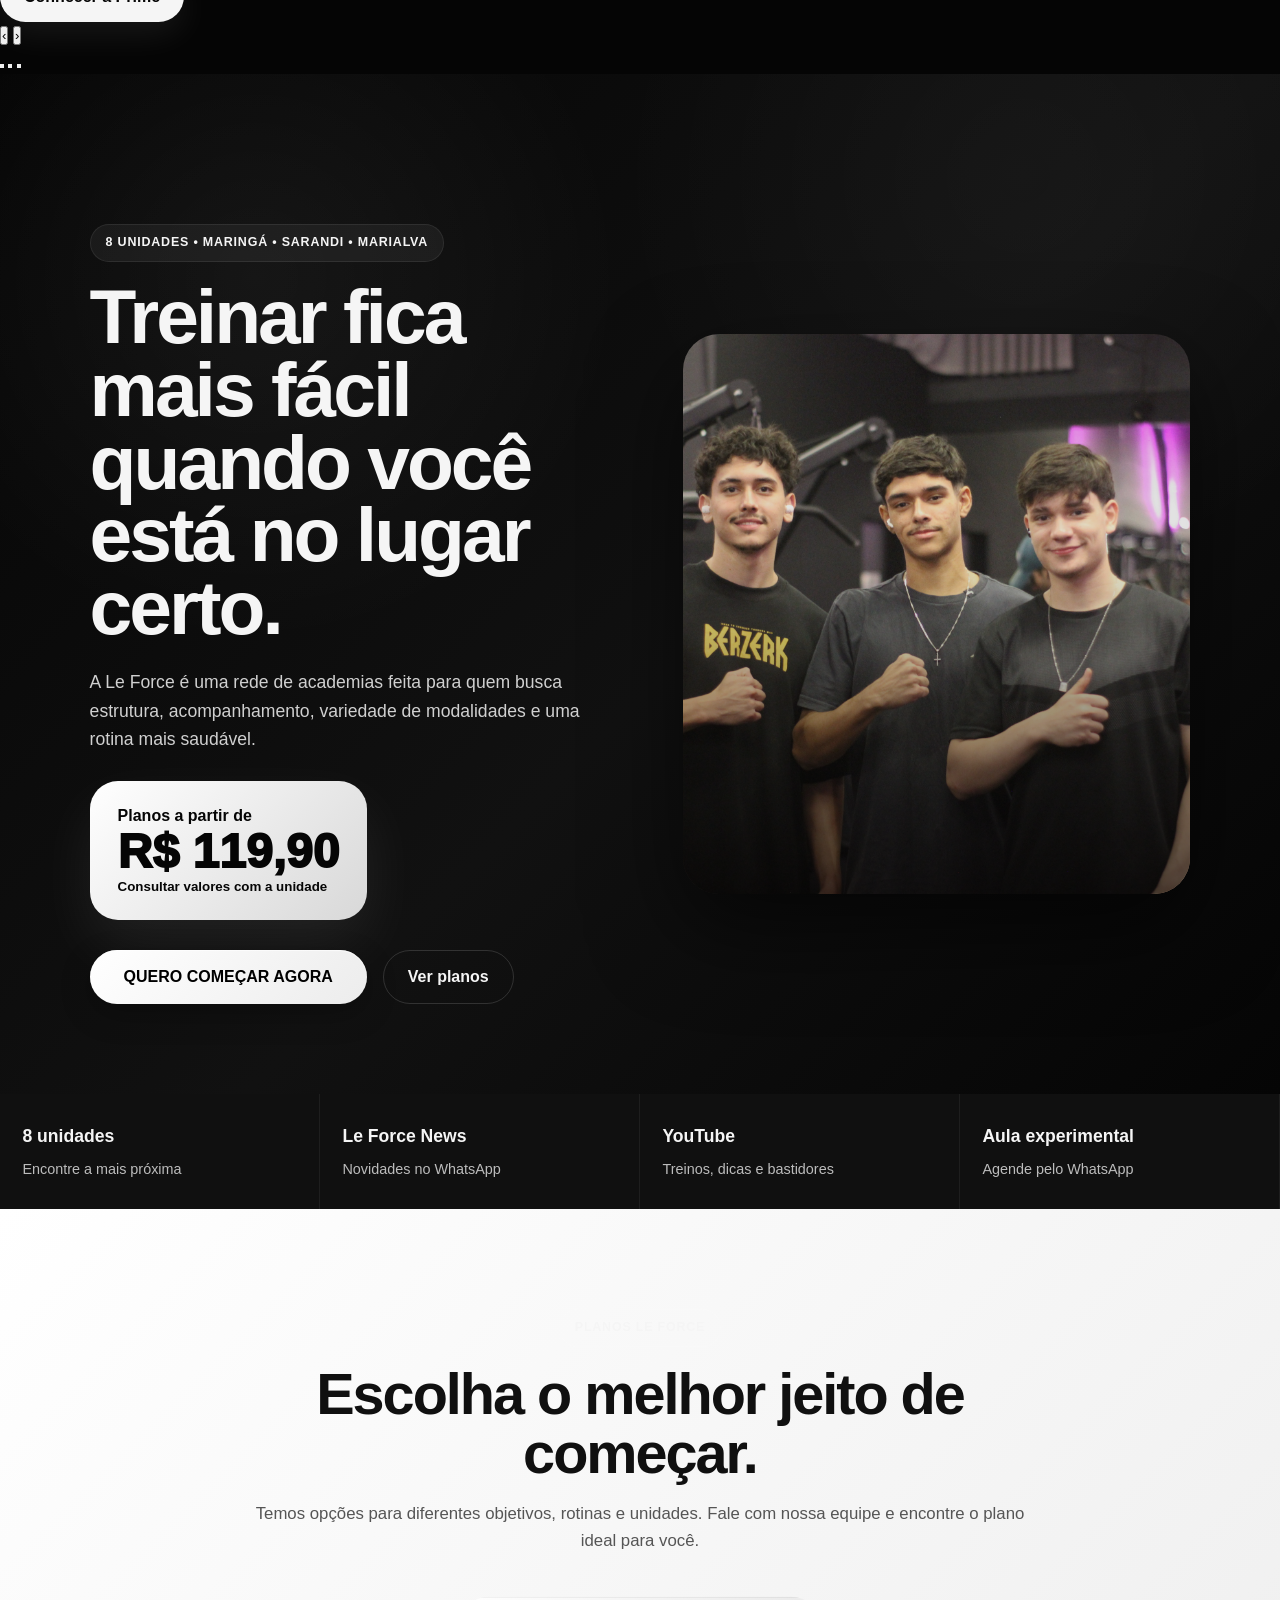
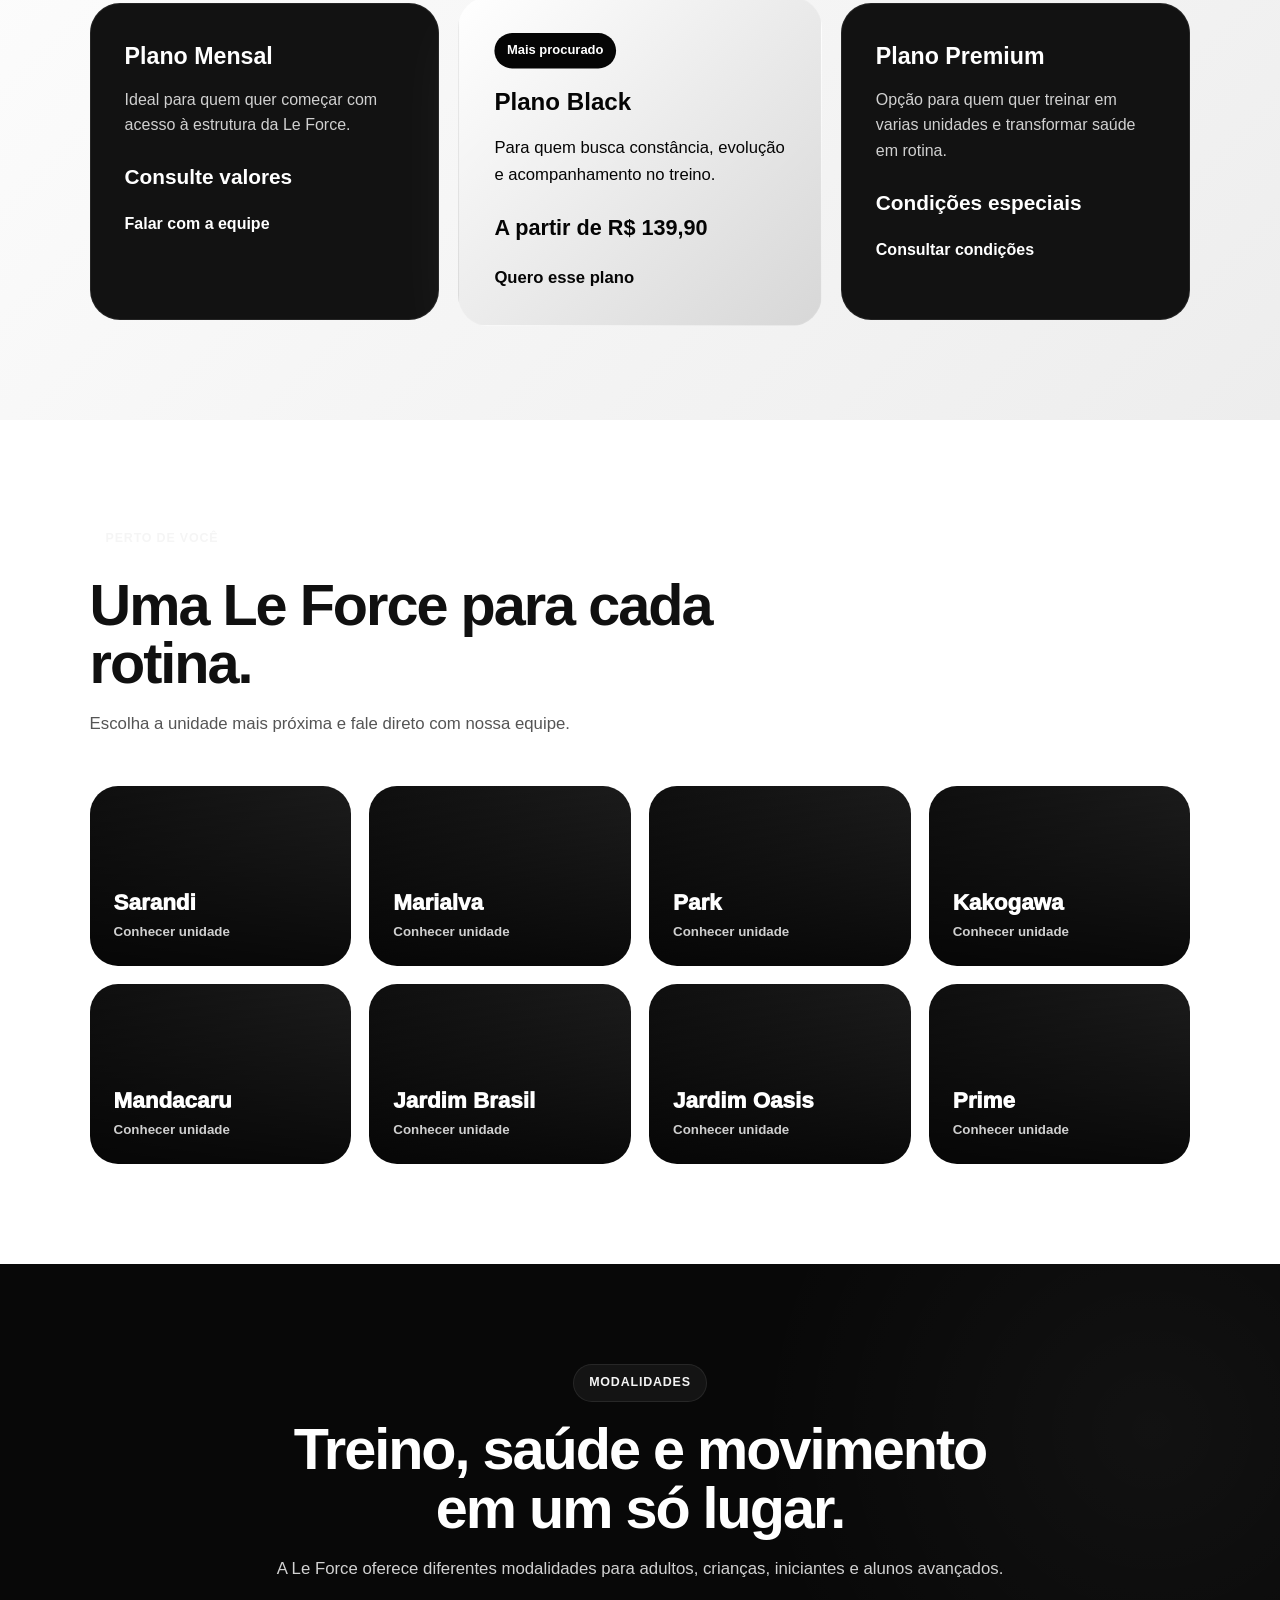
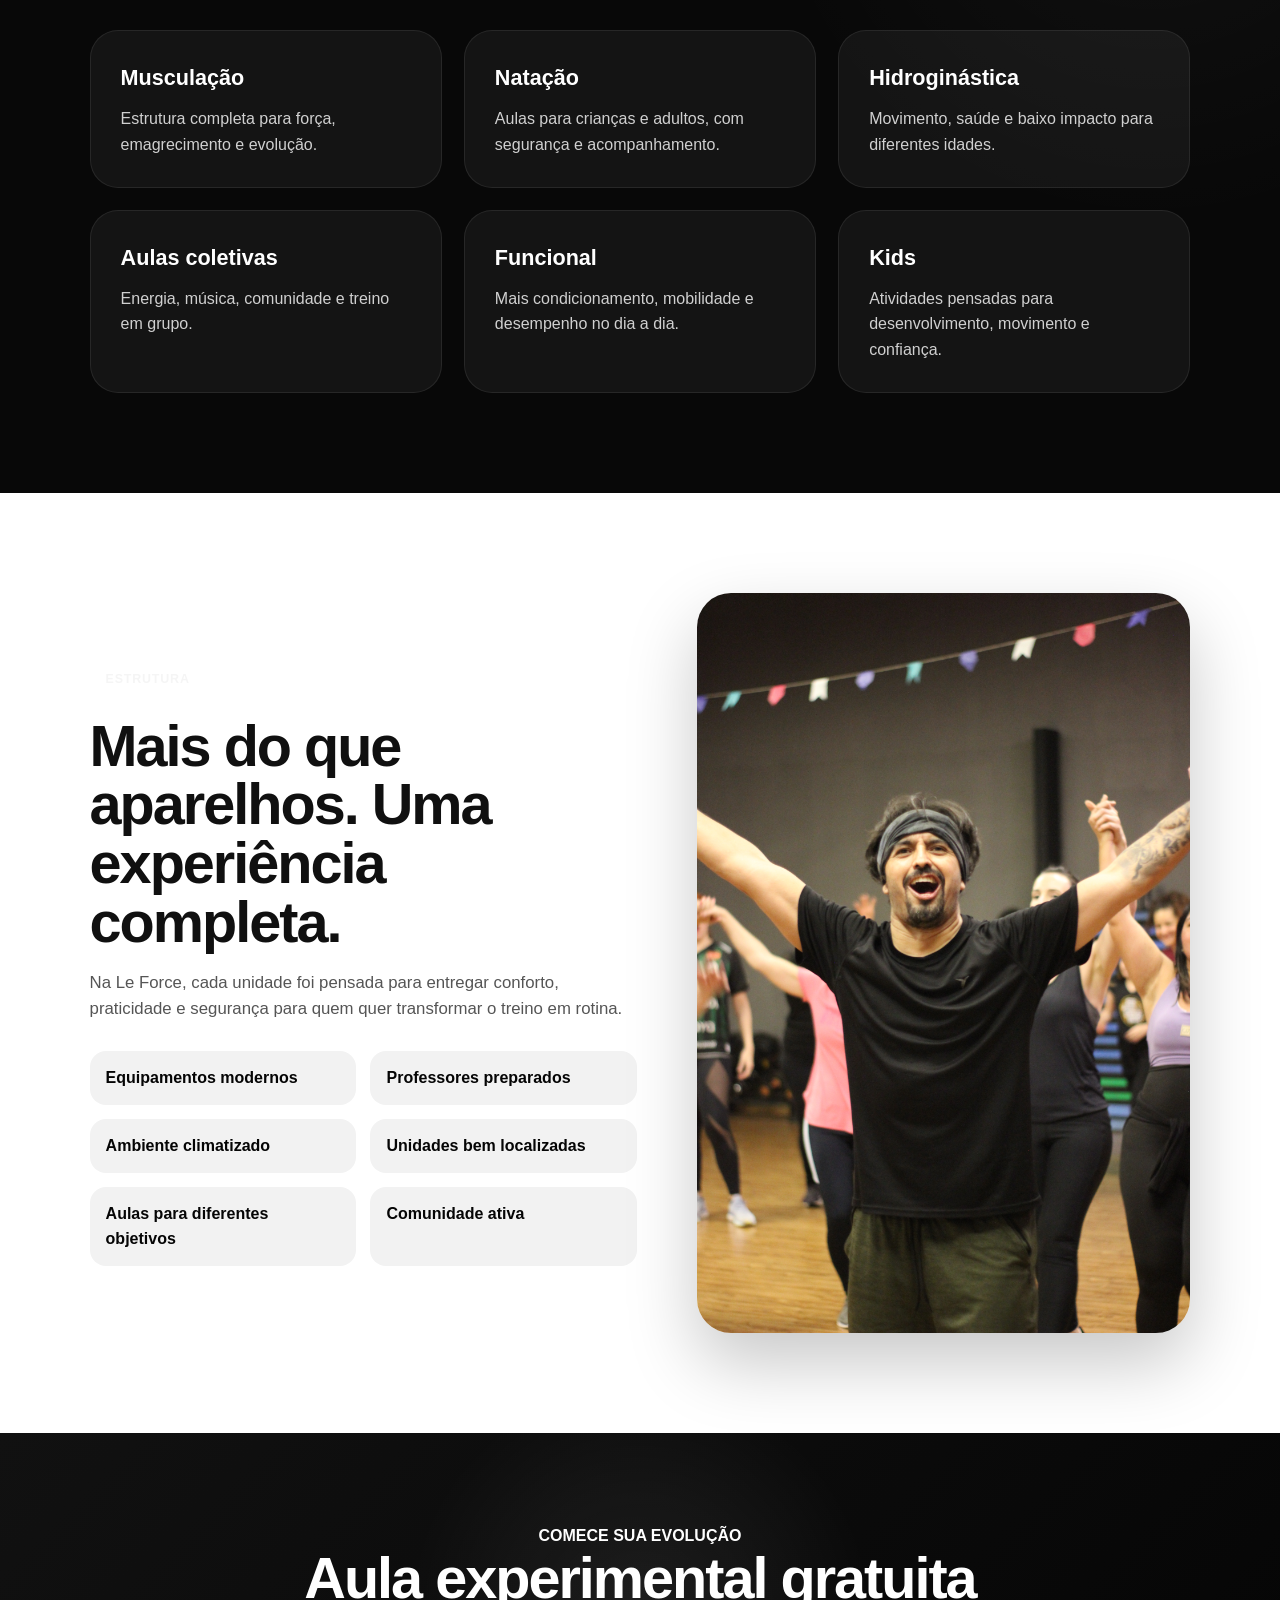
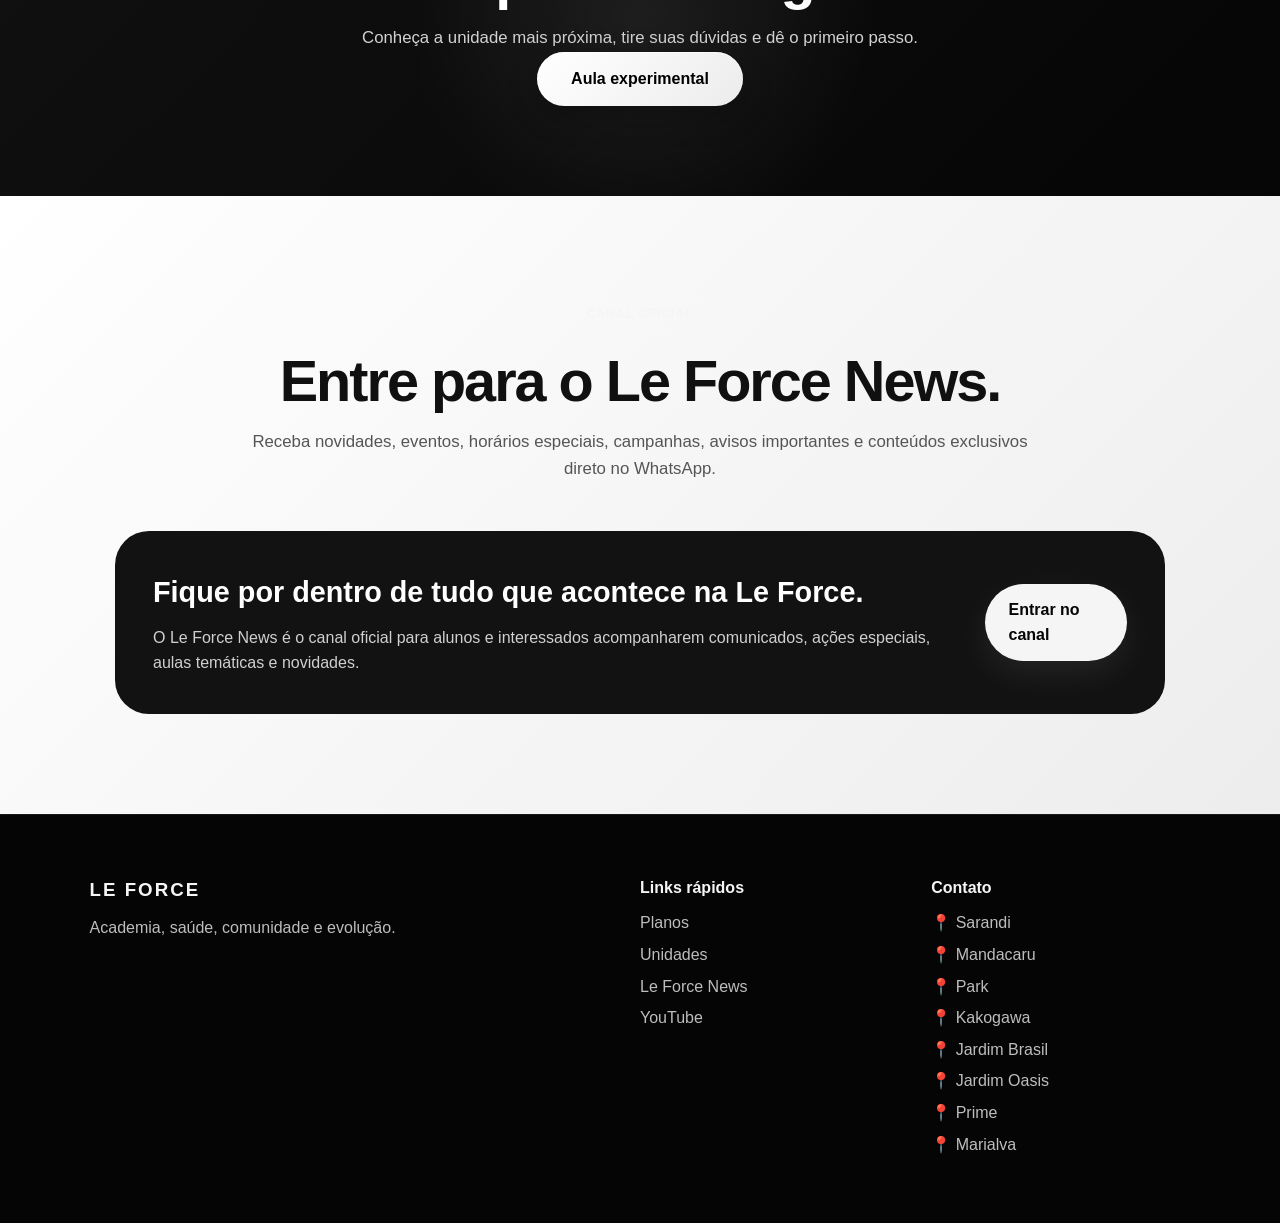
==== commit 26da2a81: "Adiciona carrossel de banners no topo da home" ====
--- a/index.html
+++ b/index.html
@@ -54,7 +54,7 @@
       📍 Jardim Oasis
     </a>
 
-    <a href="https://wa.me/554432466310" target="_blank">
+    <a href="https://api.whatsapp.com/send/?phone=5544991224970&text=Seja+bem+vindo+a+LE+FORCE+JD.+MON%C3%87%C3%95ES%2C+como+se+chama%3F&type=phone_number&app_absent=0" target="_blank">
       📍 Prime
     </a>
 
@@ -68,6 +68,53 @@
   </header>
 
   <main>
+
+    <section class="home-banner-carousel" aria-label="Destaques Le Force">
+      <div class="home-banner-track">
+        <article class="home-banner-slide active">
+          <img src="leforce2.JPG" alt="Le Force - movimento, saúde e qualidade de vida" />
+          <div class="home-banner-overlay"></div>
+          <div class="home-banner-content">
+            <span>LE FORCE</span>
+            <h2>Viver em movimento é ser Le Force.</h2>
+            <p>Estrutura, acompanhamento e uma experiência feita para a sua rotina.</p>
+            <a href="#unidades" class="btn-primary">Conheça nossas unidades</a>
+          </div>
+        </article>
+
+        <article class="home-banner-slide">
+          <img src="leforce3.JPG" alt="Le Force - encontre a unidade ideal para você" />
+          <div class="home-banner-overlay"></div>
+          <div class="home-banner-content">
+            <span>8 UNIDADES</span>
+            <h2>Uma Le Force para cada rotina.</h2>
+            <p>Encontre a unidade mais próxima e comece sua jornada com a gente.</p>
+            <a href="#unidades" class="btn-primary">Ver unidades</a>
+          </div>
+        </article>
+
+        <article class="home-banner-slide">
+          <img src="unidades/alv1.png" alt="Le Force Prime - uma nova experiência em movimento" />
+          <div class="home-banner-overlay"></div>
+          <div class="home-banner-content">
+            <span>LE FORCE PRIME</span>
+            <h2>Uma nova experiência em movimento.</h2>
+            <p>Conheça uma proposta diferente de treino, conforto e experiência.</p>
+            <a href="unidades/prime.html" class="btn-primary">Conhecer a Prime</a>
+          </div>
+        </article>
+      </div>
+
+      <button class="home-banner-arrow prev" type="button" aria-label="Banner anterior">‹</button>
+      <button class="home-banner-arrow next" type="button" aria-label="Próximo banner">›</button>
+
+      <div class="home-banner-dots" aria-label="Selecionar banner">
+        <button class="active" type="button" aria-label="Banner 1"></button>
+        <button type="button" aria-label="Banner 2"></button>
+        <button type="button" aria-label="Banner 3"></button>
+      </div>
+    </section>
+
     <section class="hero">
       <div class="hero-content">
         <span class="tag">8 unidades • Maringá • Sarandi • Marialva</span>
@@ -118,7 +165,7 @@
       📍 Jardim Oasis
     </a>
 
-    <a href="https://wa.me/554432466310" target="_blank">
+    <a href="https://api.whatsapp.com/send/?phone=5544991224970&text=Seja+bem+vindo+a+LE+FORCE+JD.+MON%C3%87%C3%95ES%2C+como+se+chama%3F&type=phone_number&app_absent=0" target="_blank">
       📍 Prime
     </a>
 
@@ -388,7 +435,7 @@
       📍 Jardim Oasis
     </a>
 
-    <a href="https://wa.me/554432466310" target="_blank">
+    <a href="https://api.whatsapp.com/send/?phone=5544991224970&text=Seja+bem+vindo+a+LE+FORCE+JD.+MON%C3%87%C3%95ES%2C+como+se+chama%3F&type=phone_number&app_absent=0" target="_blank">
       📍 Prime
     </a>
 
@@ -472,7 +519,7 @@
     📍 Jardim Oasis
   </a>
 
-  <a href="https://wa.me/554432466310" target="_blank">
+  <a href="https://api.whatsapp.com/send/?phone=5544991224970&text=Seja+bem+vindo+a+LE+FORCE+JD.+MON%C3%87%C3%95ES%2C+como+se+chama%3F&type=phone_number&app_absent=0" target="_blank">
     📍 Prime
   </a>
 
@@ -514,8 +561,8 @@
       Jardim Oasis
     </a>
 
-    <a href="https://wa.me/554432466310" target="_blank">
-      Alvorada
+    <a href="https://api.whatsapp.com/send/?phone=5544991224970&text=Seja+bem+vindo+a+LE+FORCE+JD.+MON%C3%87%C3%95ES%2C+como+se+chama%3F&type=phone_number&app_absent=0" target="_blank">
+      Prime
     </a>
 
     <a href="https://wa.me/554432001295" target="_blank">
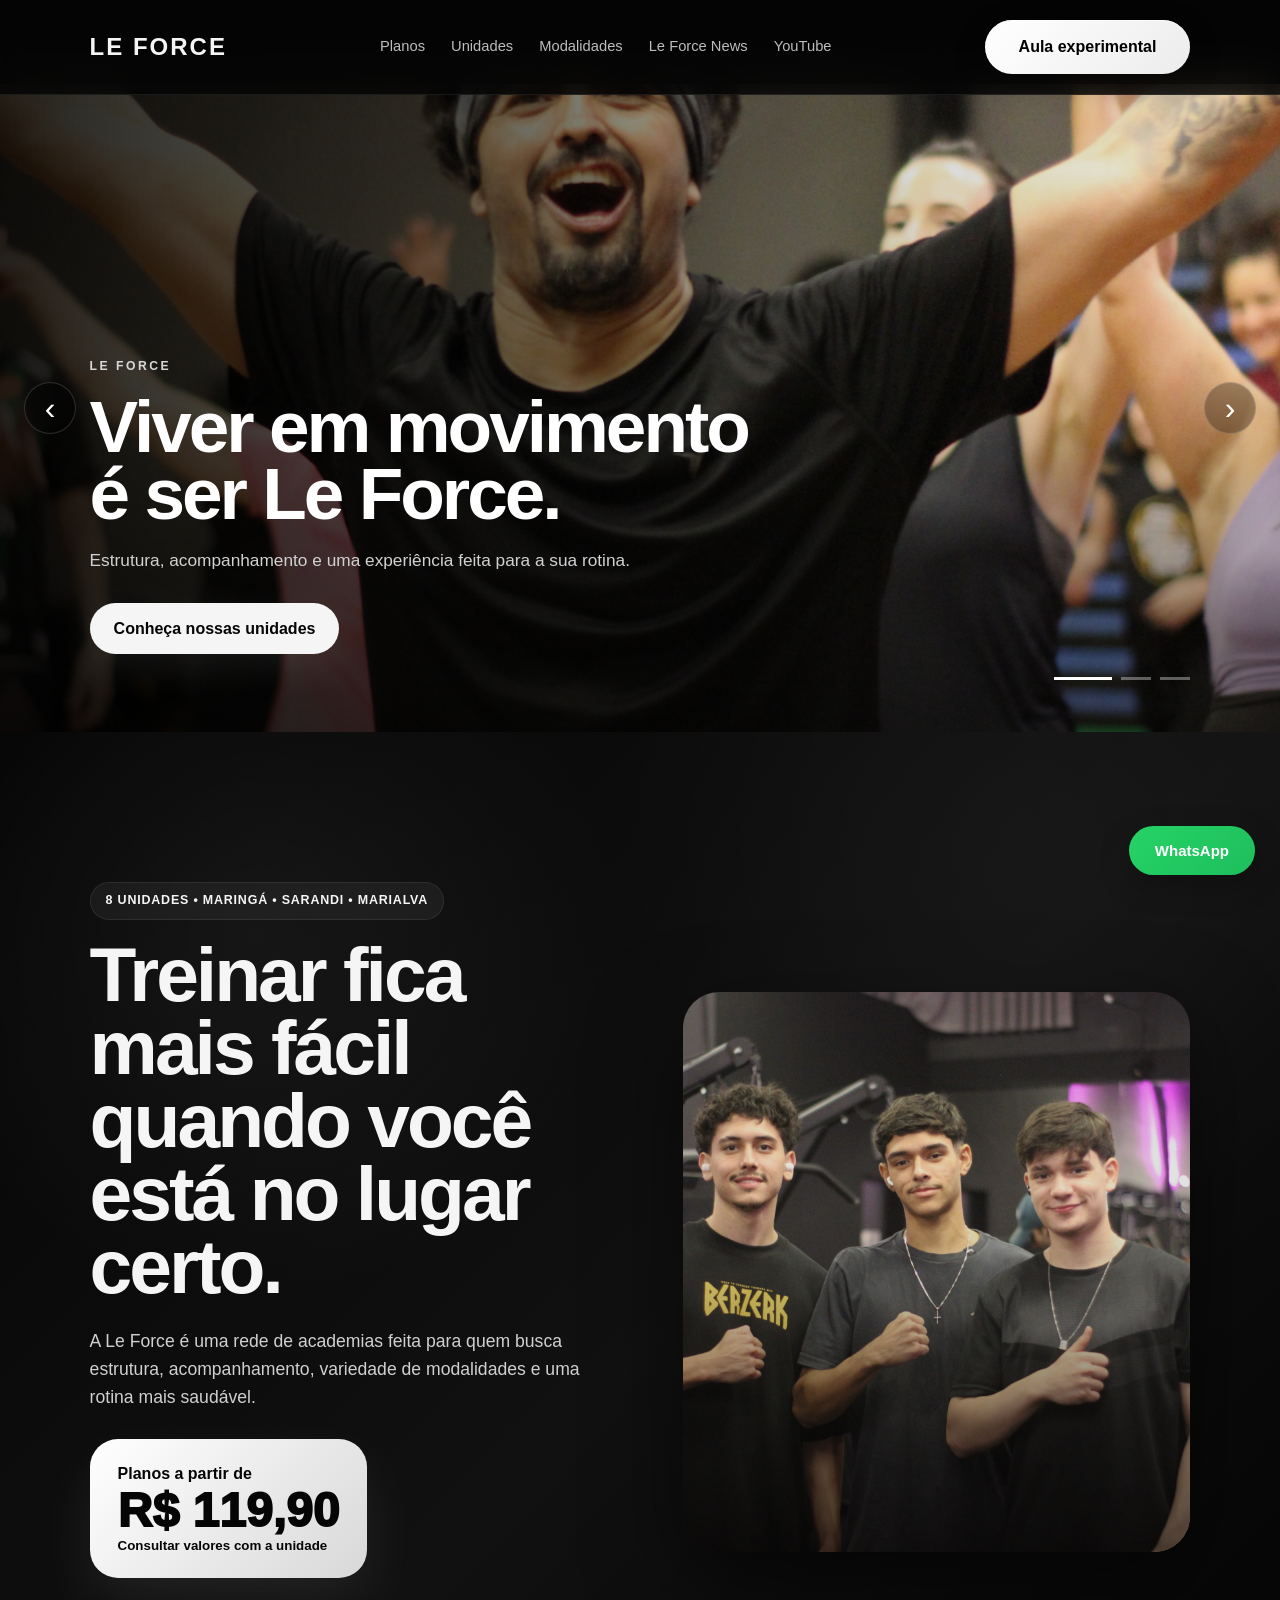
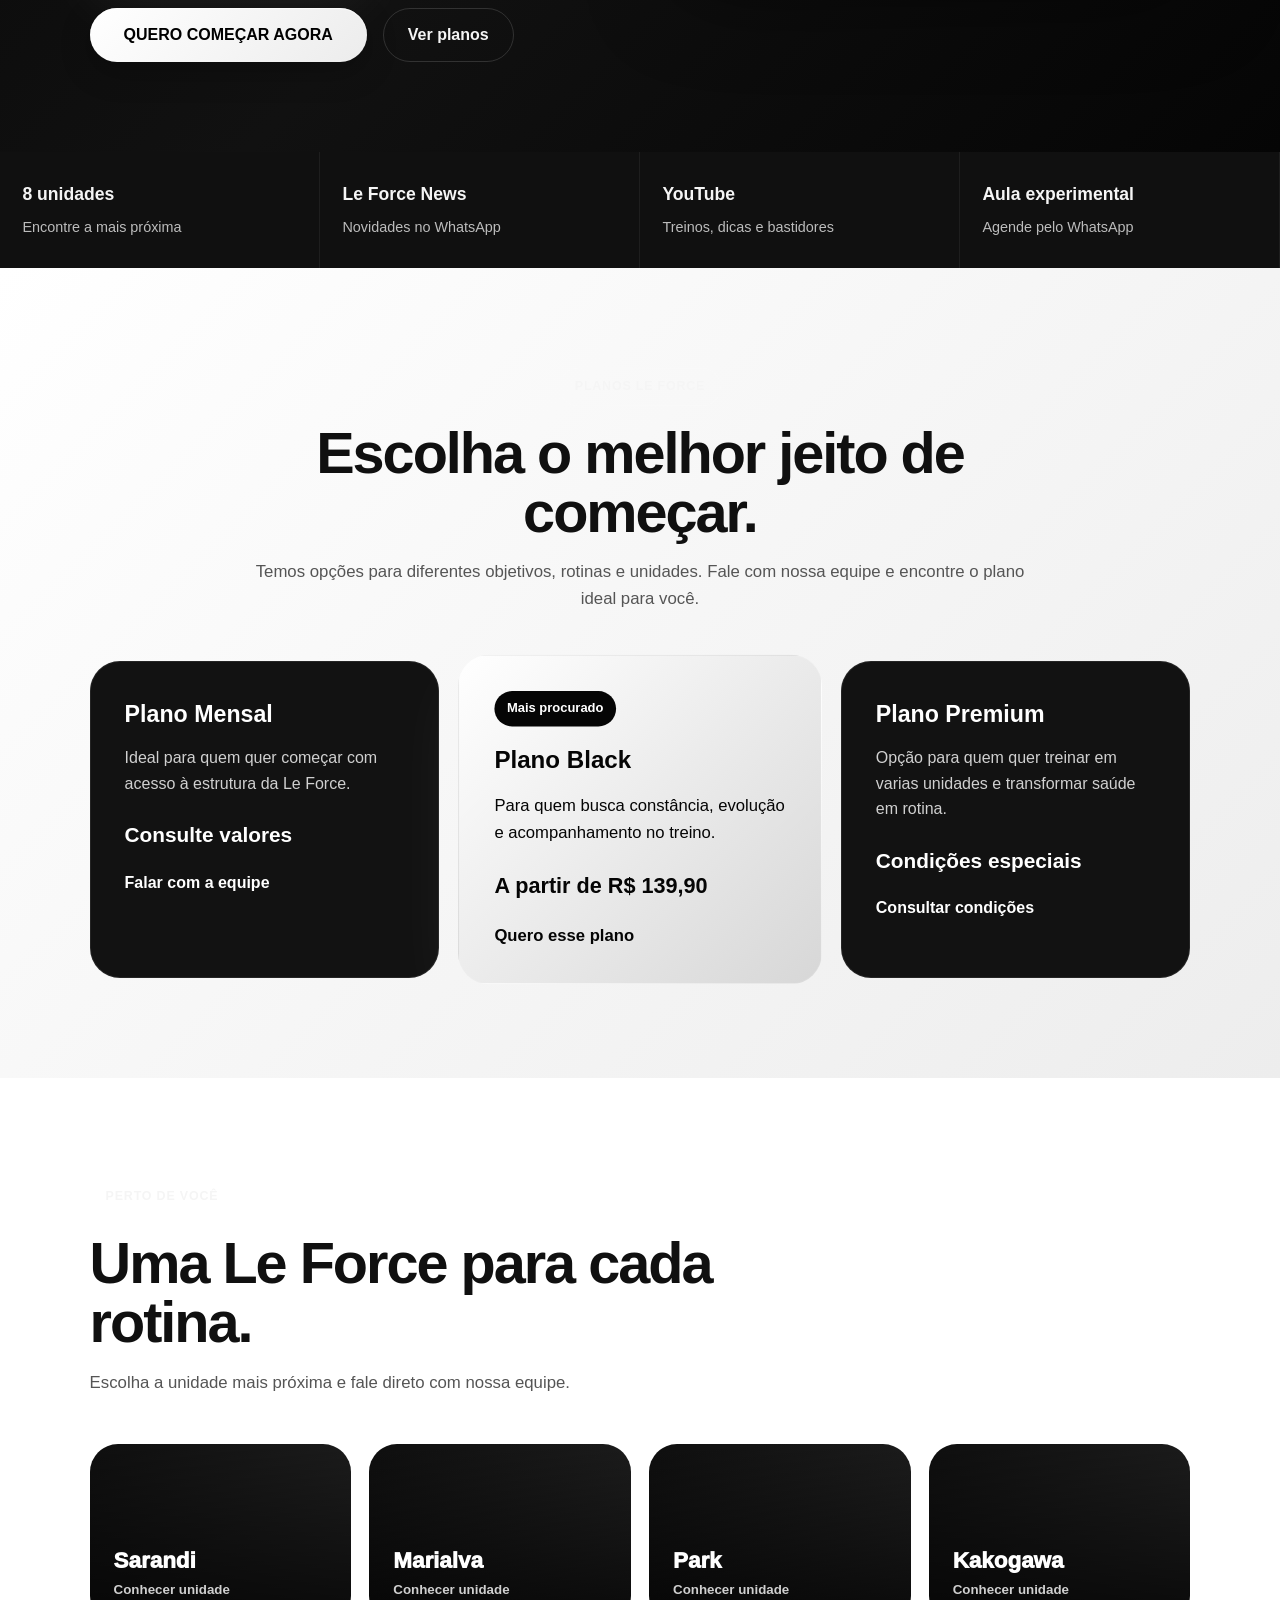
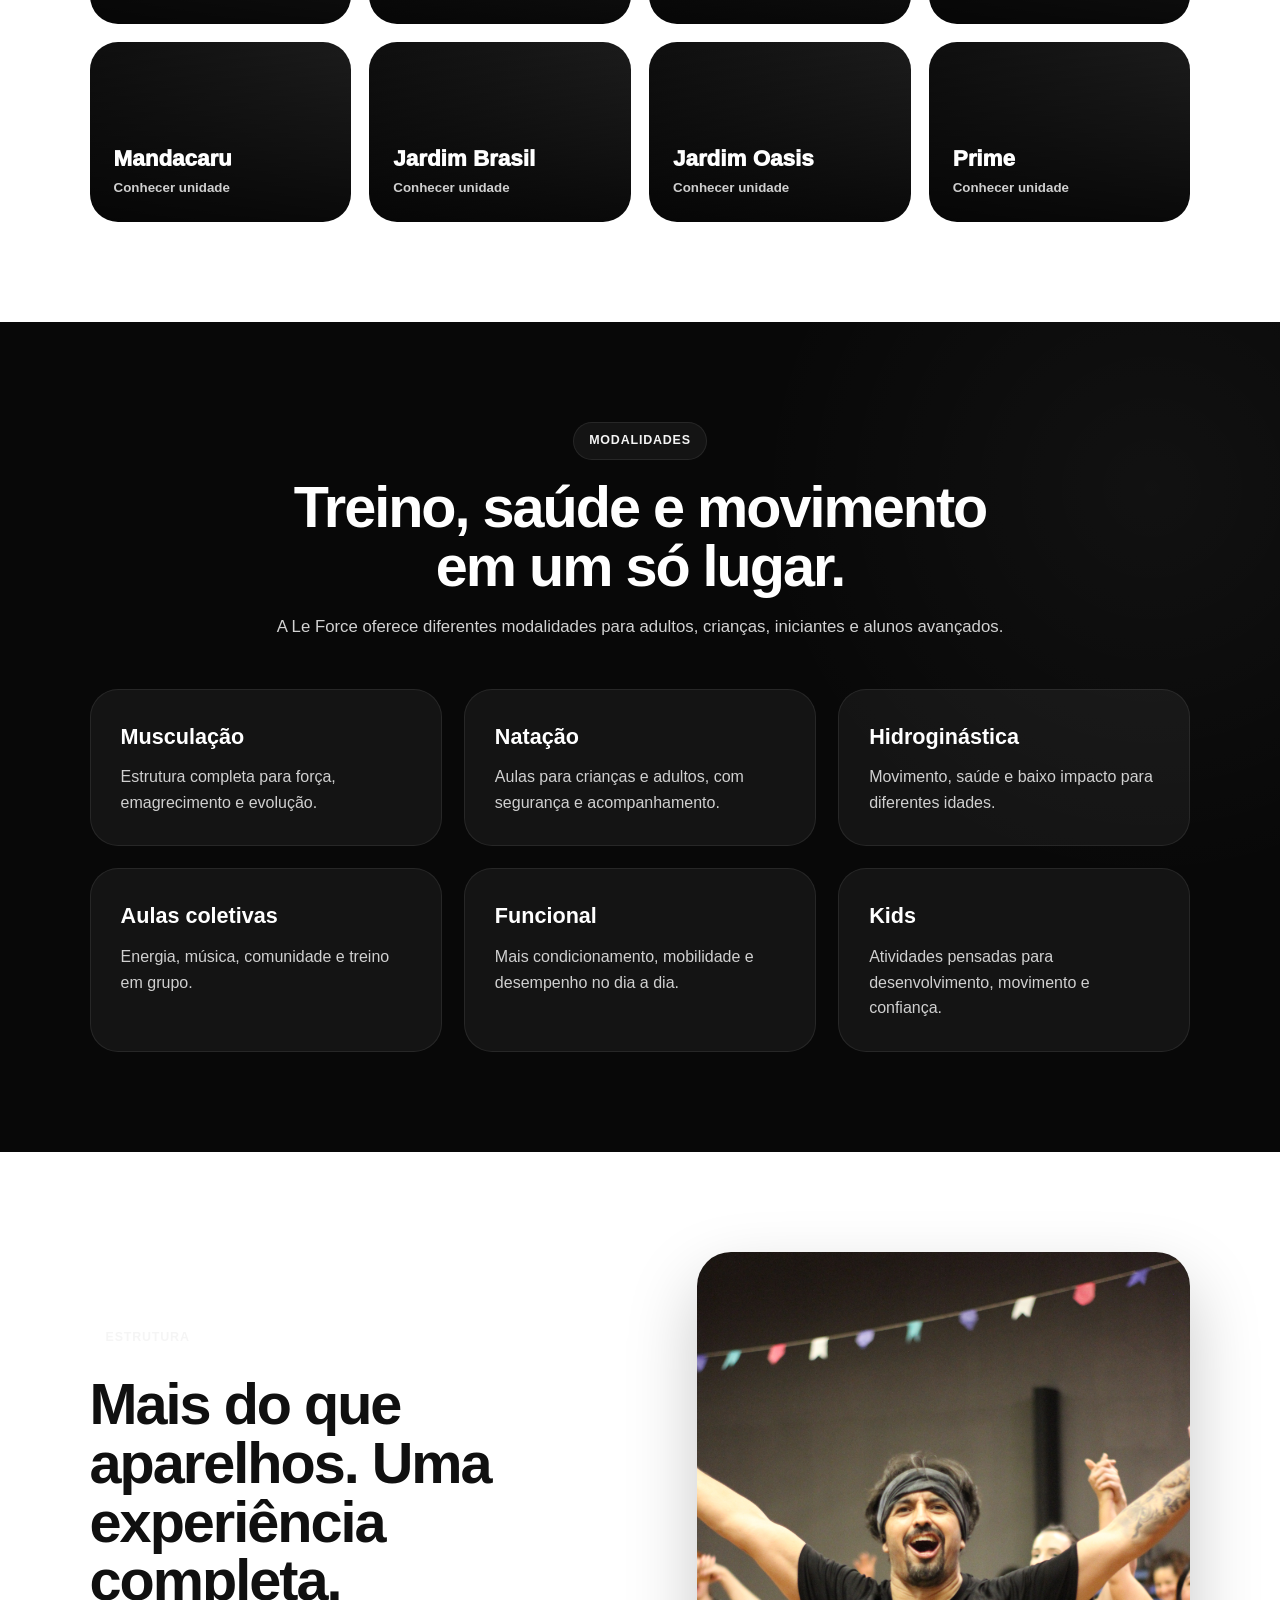
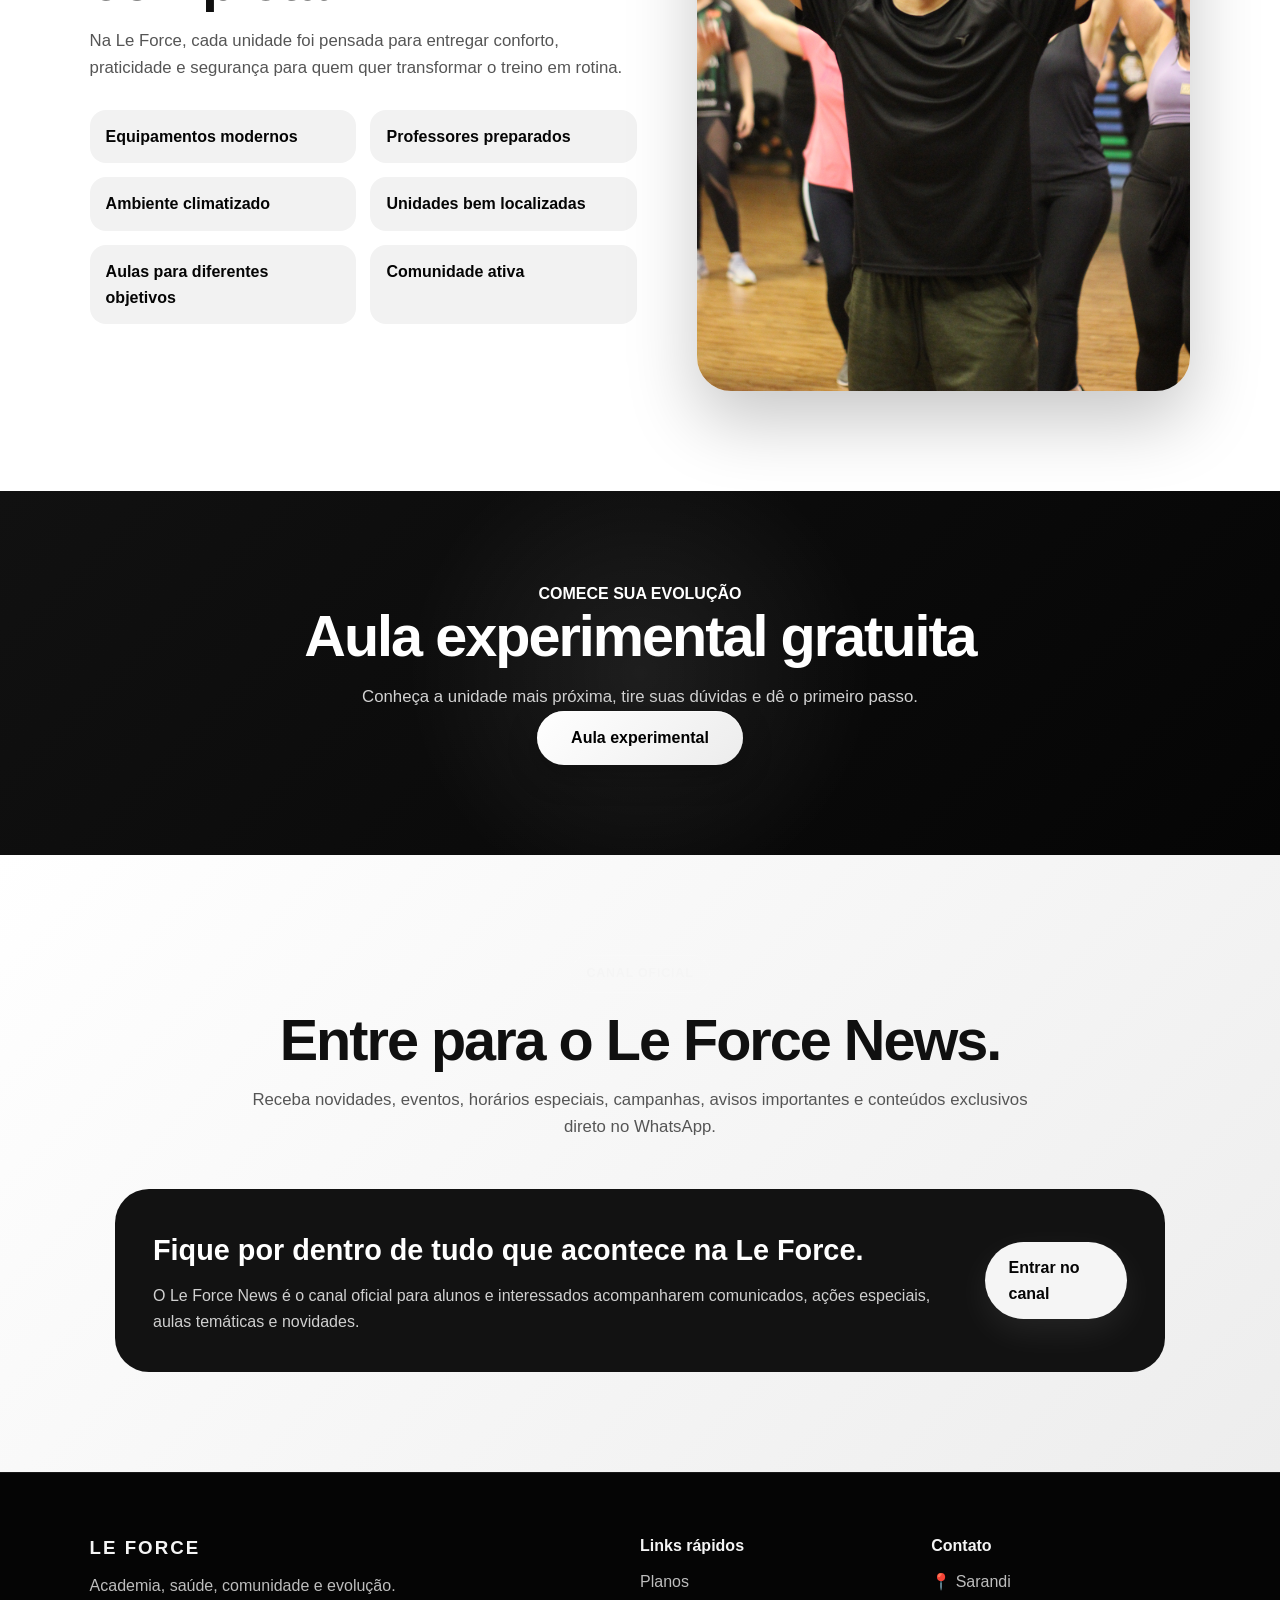
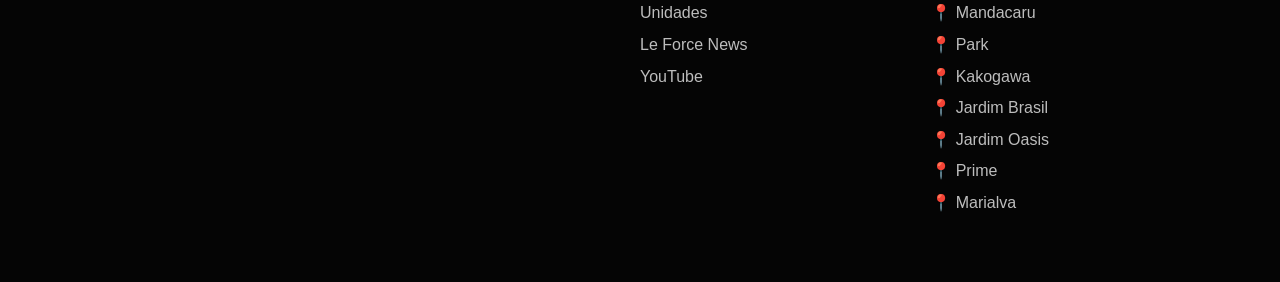
==== commit 10182a1b: "Atualiza link do YouTube para canal oficial Le Force" ====
--- a/index.html
+++ b/index.html
@@ -19,7 +19,7 @@
       <a href="#unidades">Unidades</a>
       <a href="#modalidades">Modalidades</a>
       <a href="#news">Le Force News</a>
-      <a href="#youtube">YouTube</a>
+      <a href="https://www.youtube.com/@LeForceOficial_ofc" target="_blank">YouTube</a>
     </nav>
 
     <div class="dropdown-whatsapp">
@@ -199,7 +199,7 @@
         <span>Novidades no WhatsApp</span>
       </a>
 
-      <a href="#youtube">
+      <a href="https://www.youtube.com/@LeForceOficial_ofc" target="_blank">
         <strong>YouTube</strong>
         <span>Treinos, dicas e bastidores</span>
       </a>
@@ -490,7 +490,7 @@
       <a href="#planos">Planos</a>
       <a href="#unidades">Unidades</a>
       <a href="https://whatsapp.com/channel/0029VbCkfxNLdQejP8qVXo3A">Le Force News</a>
-      <a href="#youtube">YouTube</a>
+      <a href="https://www.youtube.com/@LeForceOficial_ofc" target="_blank">YouTube</a>
     </div>
 
     <div>
--- a/style.css
+++ b/style.css
@@ -1092,4 +1092,190 @@
   background: #25d366;
   color: white;
   padding-left: 24px;
-}+}
+
+/* =========================
+   HOME BANNER CAROUSEL
+========================= */
+
+.home-banner-carousel {
+  position: relative;
+  width: 100%;
+  height: min(72vh, 760px);
+  min-height: 520px;
+  margin-top: 84px;
+  overflow: hidden;
+  background: #050505;
+}
+
+.home-banner-track,
+.home-banner-slide {
+  position: absolute;
+  inset: 0;
+}
+
+.home-banner-slide {
+  opacity: 0;
+  visibility: hidden;
+  transition: opacity .7s ease, visibility .7s ease;
+}
+
+.home-banner-slide.active {
+  opacity: 1;
+  visibility: visible;
+  z-index: 2;
+}
+
+.home-banner-slide img {
+  width: 100%;
+  height: 100%;
+  object-fit: cover;
+  transform: scale(1.02);
+}
+
+.home-banner-slide.active img {
+  animation: homeBannerZoom 7s ease forwards;
+}
+
+.home-banner-overlay {
+  position: absolute;
+  inset: 0;
+  background:
+    linear-gradient(90deg, rgba(0,0,0,.86) 0%, rgba(0,0,0,.56) 42%, rgba(0,0,0,.15) 72%, rgba(0,0,0,.08) 100%),
+    linear-gradient(to top, rgba(0,0,0,.5), transparent 55%);
+}
+
+.home-banner-content {
+  position: absolute;
+  left: 7%;
+  bottom: 12%;
+  z-index: 3;
+  width: min(680px, 78%);
+}
+
+.home-banner-content > span {
+  display: inline-block;
+  margin-bottom: 16px;
+  font-size: .76rem;
+  font-weight: 900;
+  letter-spacing: 2.5px;
+  color: #d8d8d8;
+}
+
+.home-banner-content h2 {
+  font-size: clamp(3rem, 5.7vw, 6.3rem);
+  line-height: .92;
+  letter-spacing: -3px;
+  margin-bottom: 20px;
+  color: #fff;
+}
+
+.home-banner-content p {
+  max-width: 610px;
+  margin-bottom: 28px;
+  font-size: 1.08rem;
+  color: #d1d1d1;
+}
+
+.home-banner-arrow {
+  position: absolute;
+  top: 50%;
+  z-index: 5;
+  width: 52px;
+  height: 52px;
+  border: 1px solid rgba(255,255,255,.16);
+  border-radius: 50%;
+  background: rgba(0,0,0,.28);
+  backdrop-filter: blur(12px);
+  color: #fff;
+  font-size: 2rem;
+  line-height: 1;
+  cursor: pointer;
+  transform: translateY(-50%);
+  transition: .25s ease;
+}
+
+.home-banner-arrow:hover {
+  background: rgba(255,255,255,.12);
+}
+
+.home-banner-arrow.prev {
+  left: 24px;
+}
+
+.home-banner-arrow.next {
+  right: 24px;
+}
+
+.home-banner-dots {
+  position: absolute;
+  z-index: 5;
+  right: 7%;
+  bottom: 8%;
+  display: flex;
+  gap: 9px;
+}
+
+.home-banner-dots button {
+  width: 30px;
+  height: 3px;
+  padding: 0;
+  border: 0;
+  background: rgba(255,255,255,.35);
+  cursor: pointer;
+  transition: .3s ease;
+}
+
+.home-banner-dots button.active {
+  width: 58px;
+  background: #fff;
+}
+
+@keyframes homeBannerZoom {
+  from { transform: scale(1.02); }
+  to { transform: scale(1.07); }
+}
+
+@media (max-width: 760px) {
+  .home-banner-carousel {
+    height: 68vh;
+    min-height: 560px;
+    margin-top: 74px;
+  }
+
+  .home-banner-content {
+    left: 6%;
+    right: 6%;
+    bottom: 12%;
+    width: auto;
+  }
+
+  .home-banner-content h2 {
+    font-size: 3rem;
+    letter-spacing: -2px;
+  }
+
+  .home-banner-content p {
+    font-size: .98rem;
+  }
+
+  .home-banner-arrow {
+    width: 42px;
+    height: 42px;
+    top: 44%;
+  }
+
+  .home-banner-arrow.prev {
+    left: 12px;
+  }
+
+  .home-banner-arrow.next {
+    right: 12px;
+  }
+
+  .home-banner-dots {
+    left: 6%;
+    right: auto;
+    bottom: 5%;
+  }
+}
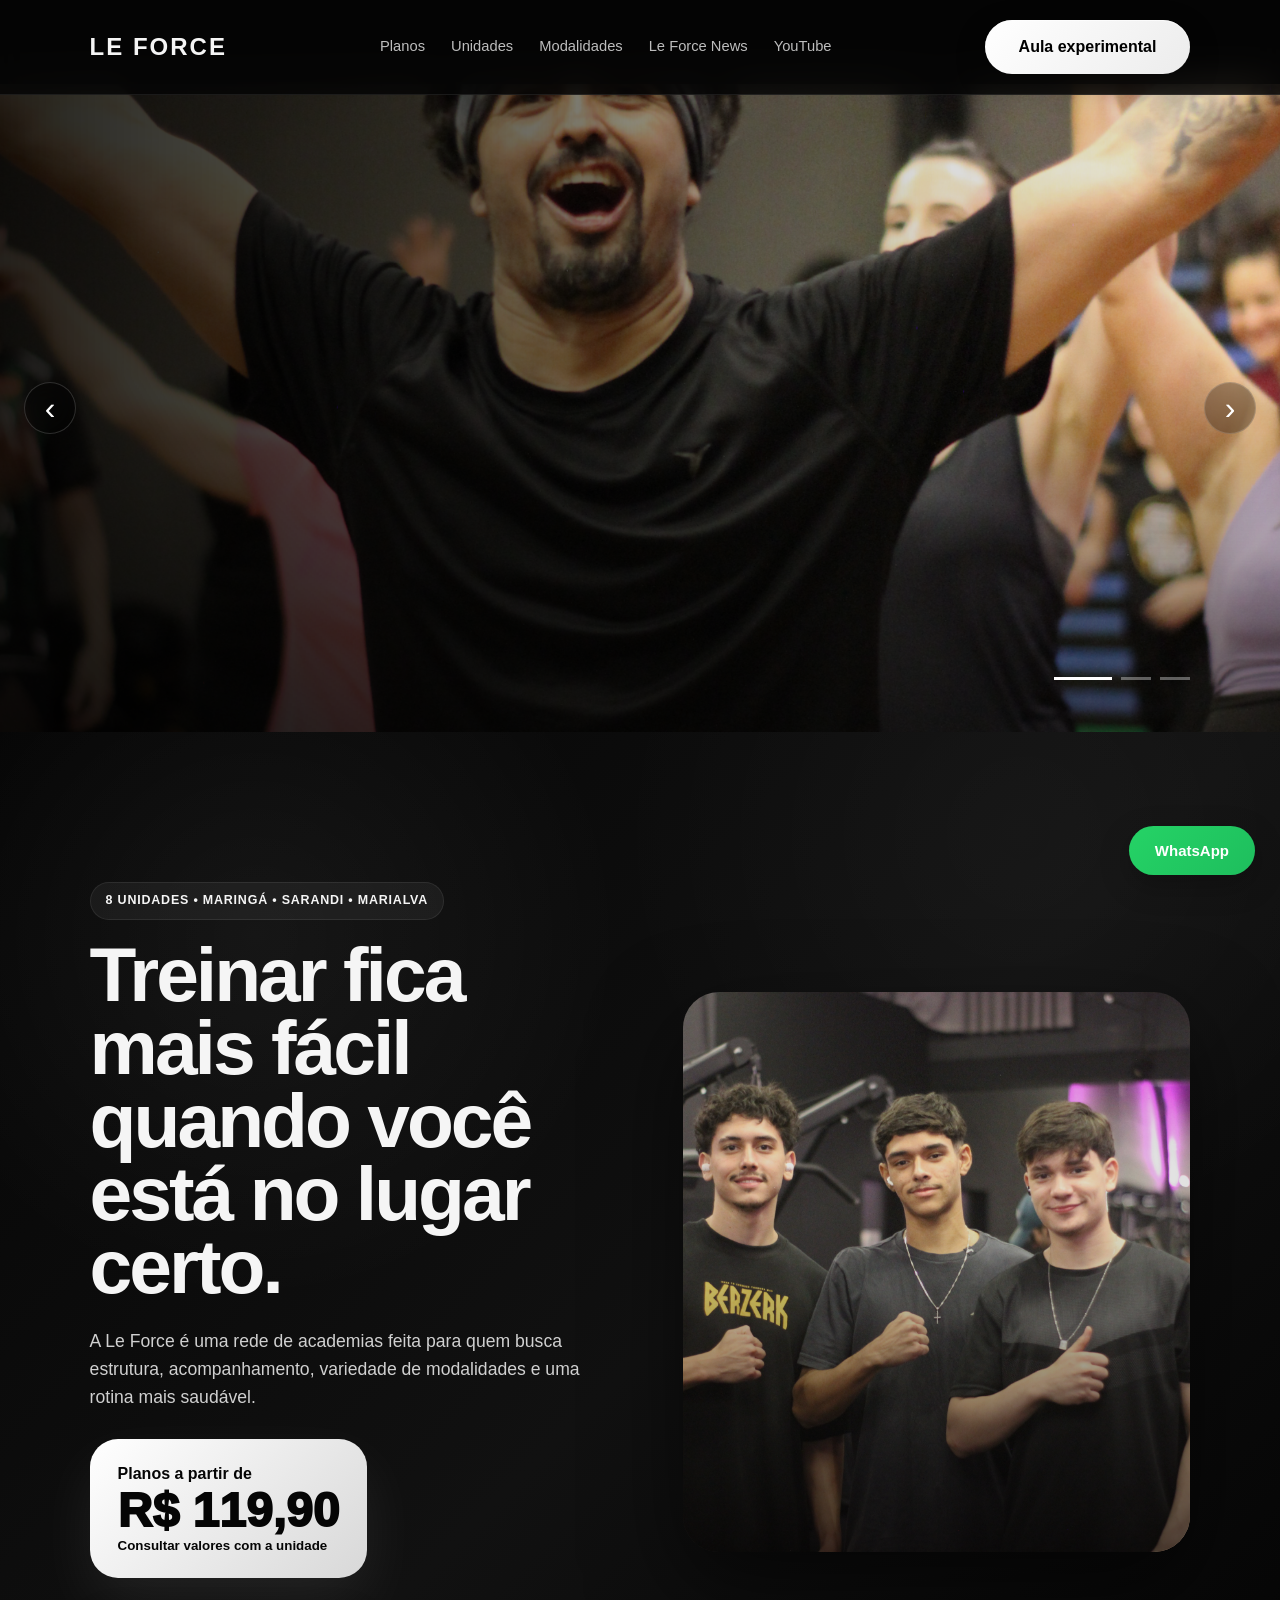
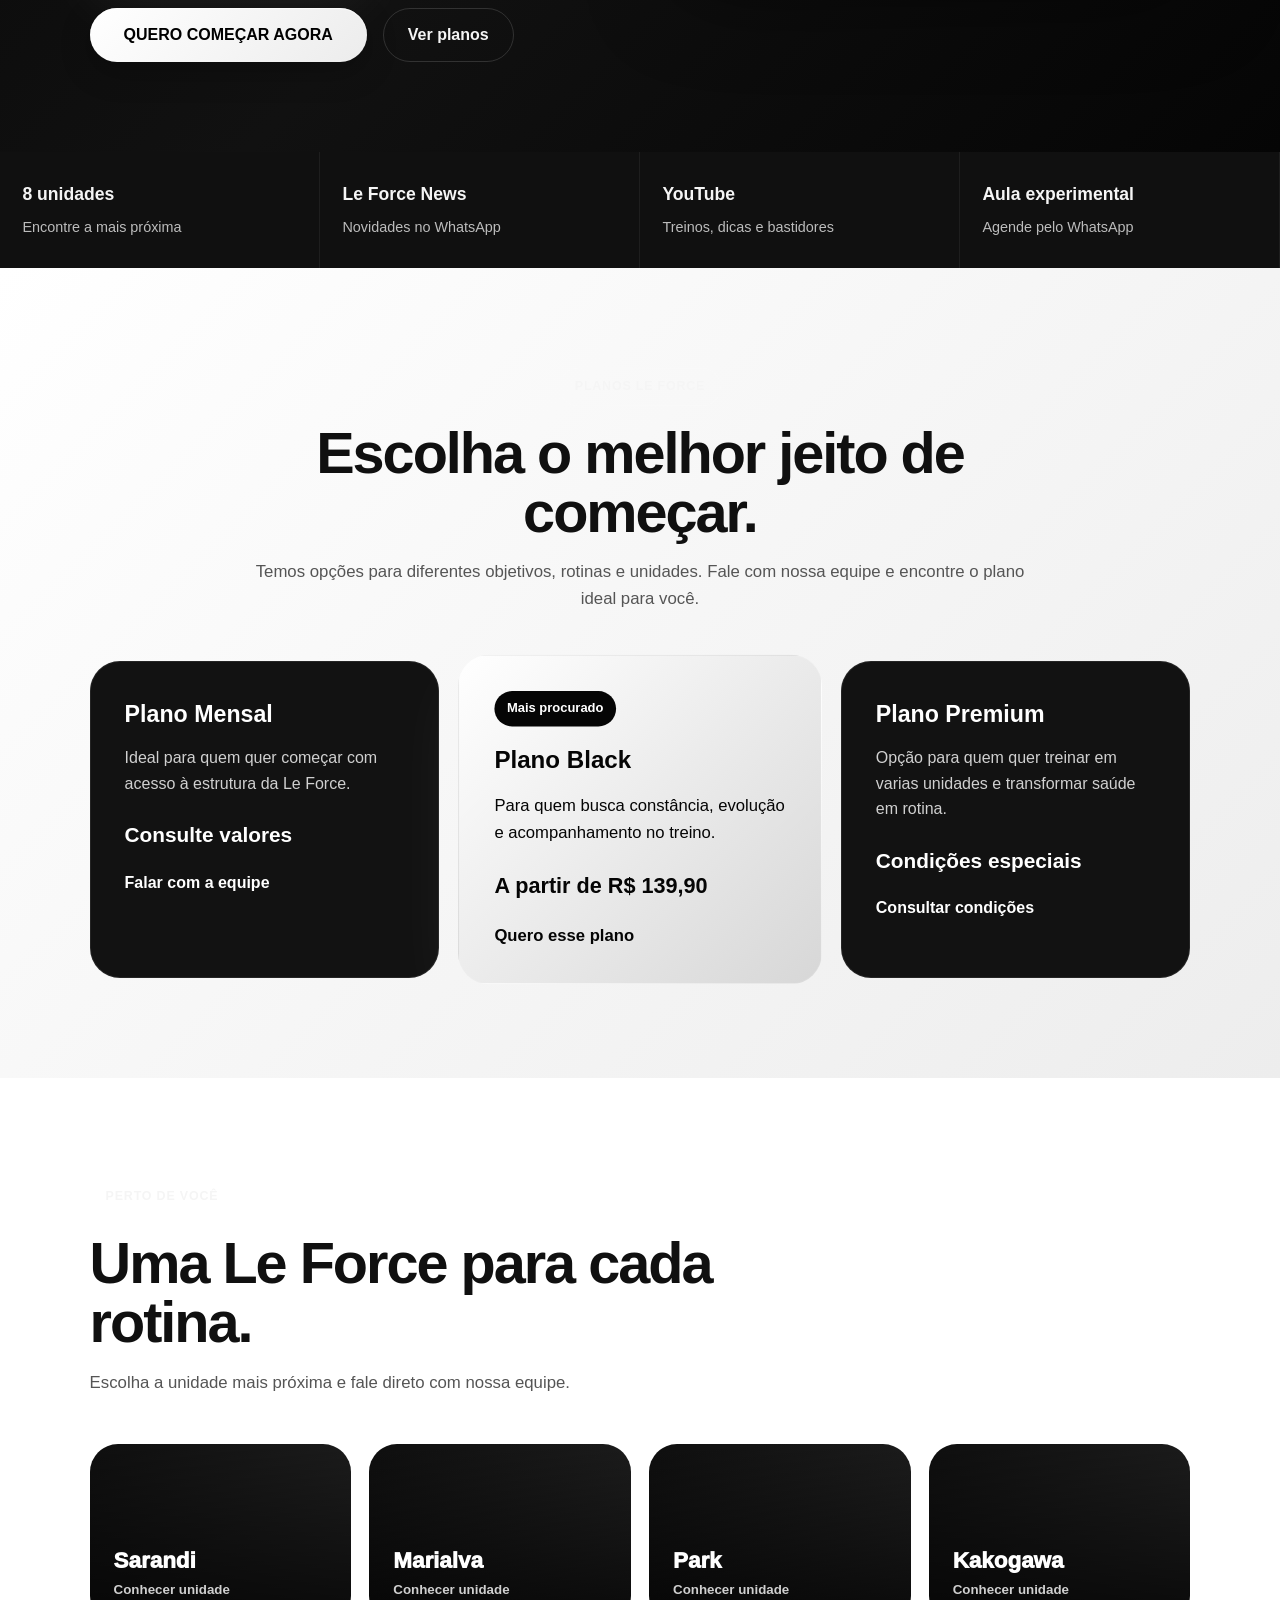
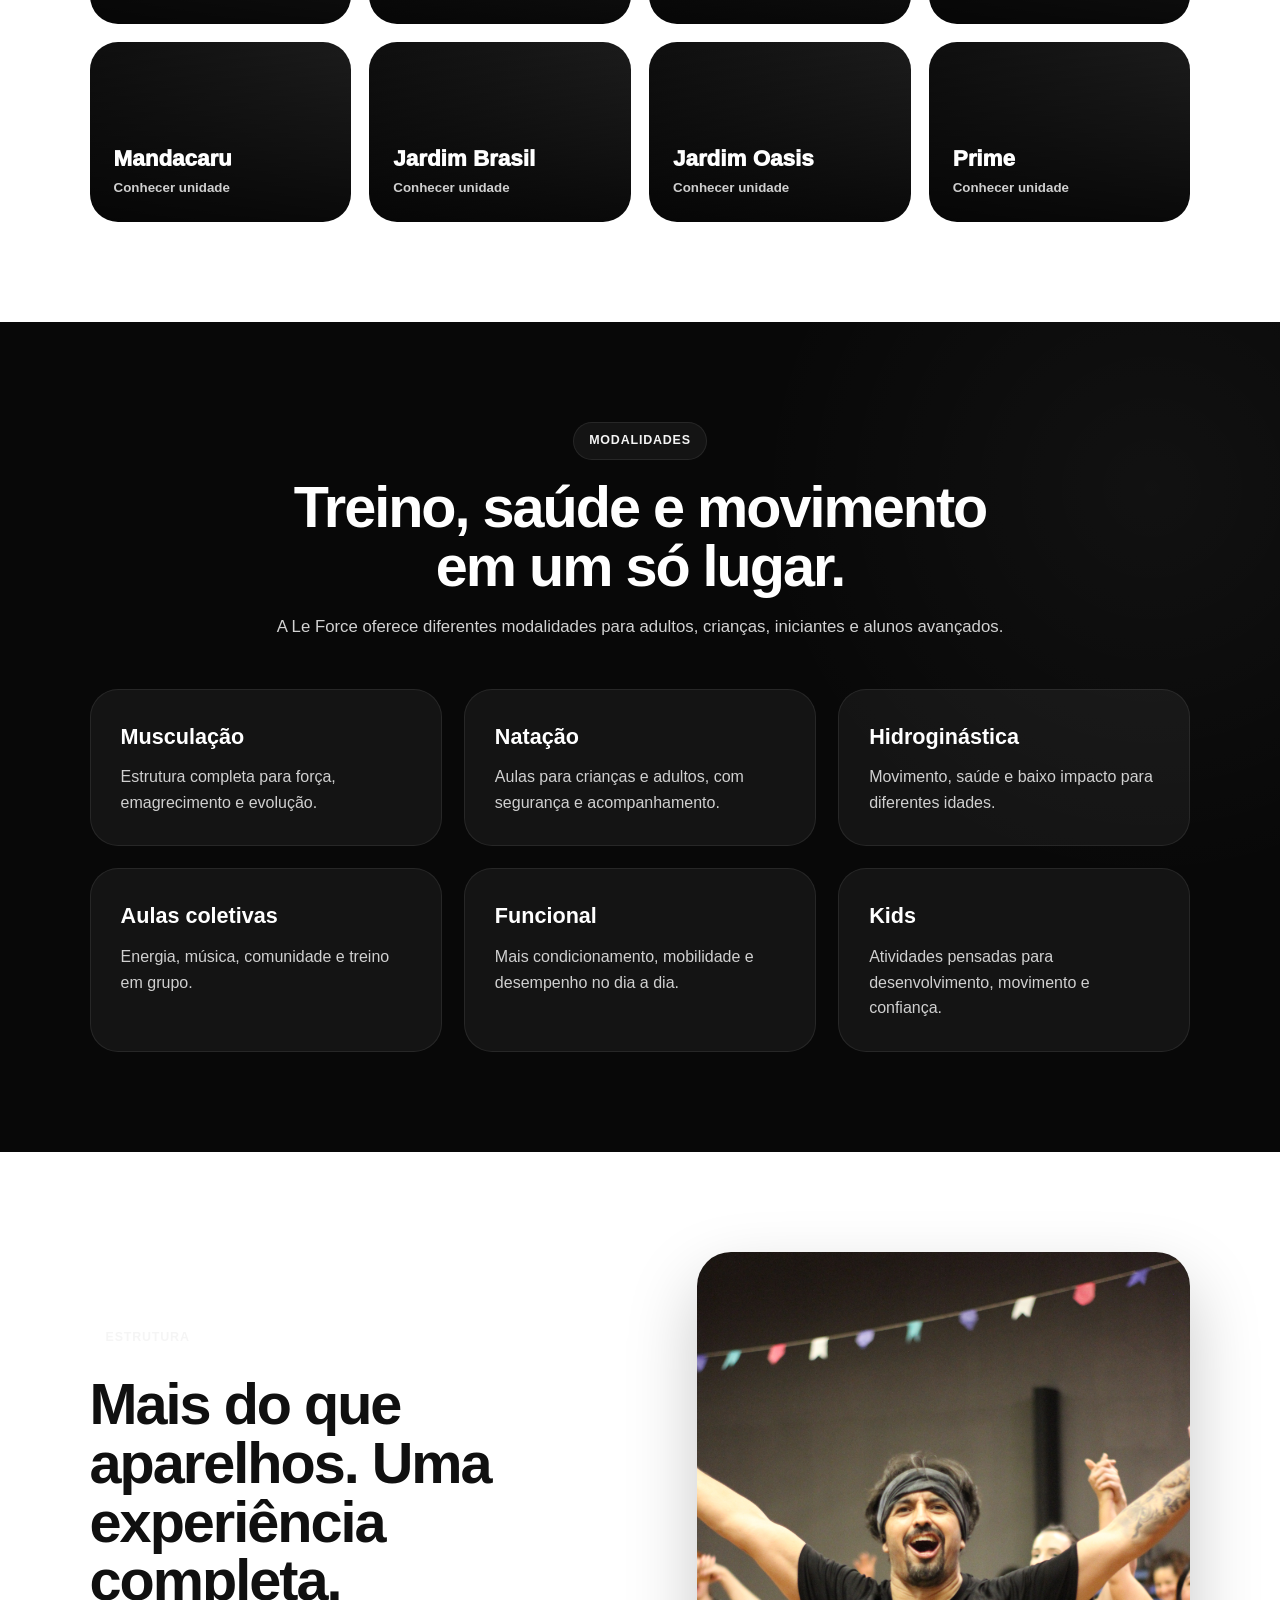
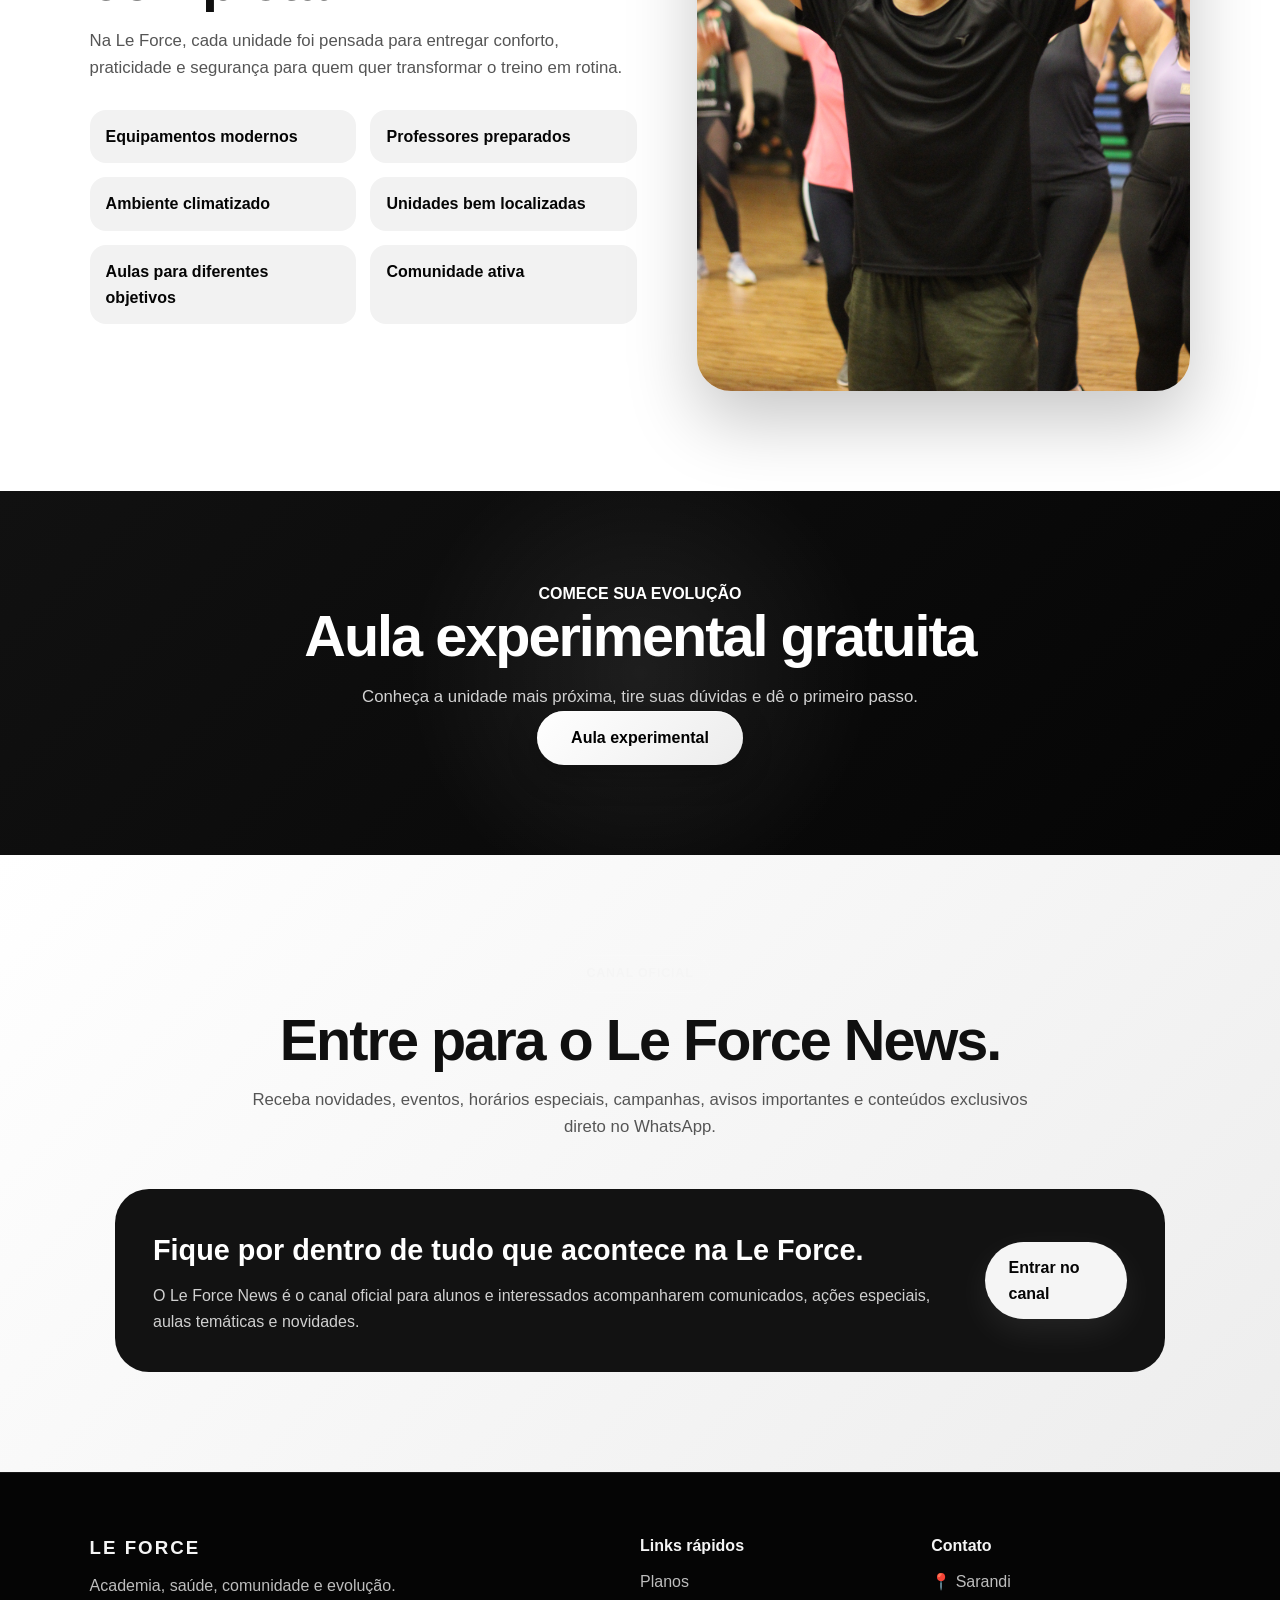
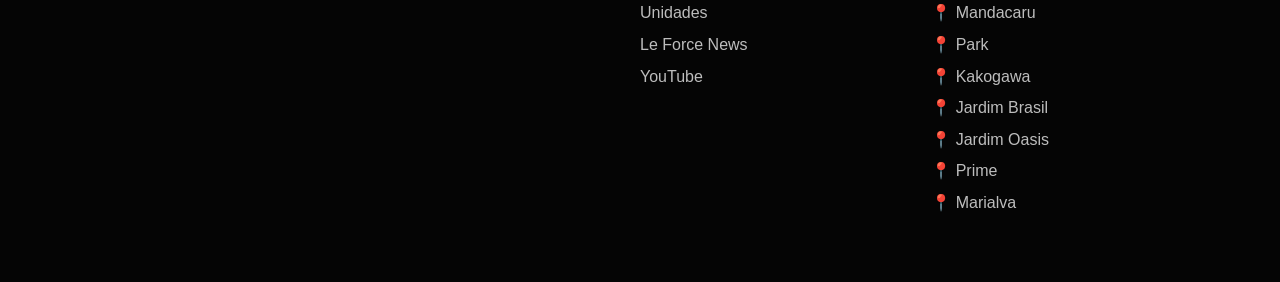
==== commit c77bfeb9: "Remove textos dos banners da home" ====
--- a/index.html
+++ b/index.html
@@ -74,35 +74,17 @@
         <article class="home-banner-slide active">
           <img src="leforce2.JPG" alt="Le Force - movimento, saúde e qualidade de vida" />
           <div class="home-banner-overlay"></div>
-          <div class="home-banner-content">
-            <span>LE FORCE</span>
-            <h2>Viver em movimento é ser Le Force.</h2>
-            <p>Estrutura, acompanhamento e uma experiência feita para a sua rotina.</p>
-            <a href="#unidades" class="btn-primary">Conheça nossas unidades</a>
-          </div>
-        </article>
+          </article>
 
         <article class="home-banner-slide">
           <img src="leforce3.JPG" alt="Le Force - encontre a unidade ideal para você" />
           <div class="home-banner-overlay"></div>
-          <div class="home-banner-content">
-            <span>8 UNIDADES</span>
-            <h2>Uma Le Force para cada rotina.</h2>
-            <p>Encontre a unidade mais próxima e comece sua jornada com a gente.</p>
-            <a href="#unidades" class="btn-primary">Ver unidades</a>
-          </div>
-        </article>
+          </article>
 
         <article class="home-banner-slide">
           <img src="unidades/alv1.png" alt="Le Force Prime - uma nova experiência em movimento" />
           <div class="home-banner-overlay"></div>
-          <div class="home-banner-content">
-            <span>LE FORCE PRIME</span>
-            <h2>Uma nova experiência em movimento.</h2>
-            <p>Conheça uma proposta diferente de treino, conforto e experiência.</p>
-            <a href="unidades/prime.html" class="btn-primary">Conhecer a Prime</a>
-          </div>
-        </article>
+          </article>
       </div>
 
       <button class="home-banner-arrow prev" type="button" aria-label="Banner anterior">‹</button>
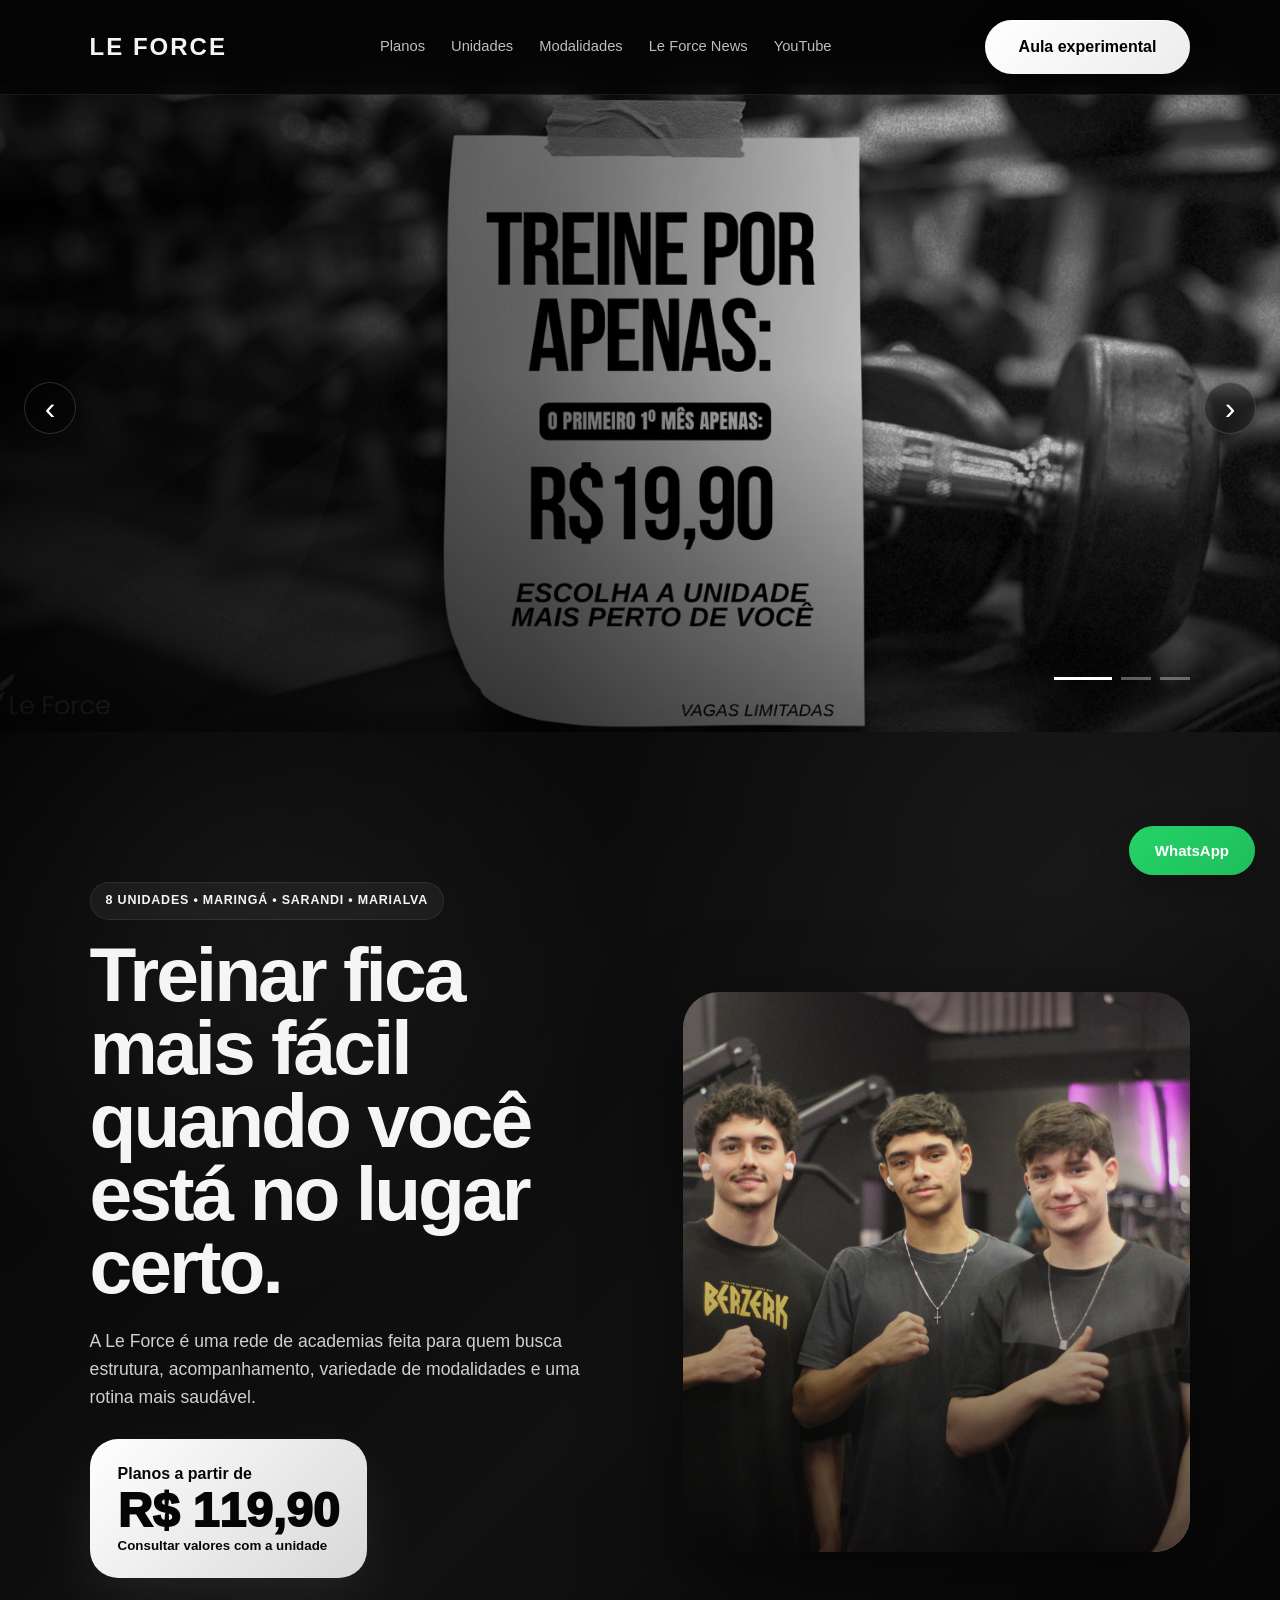
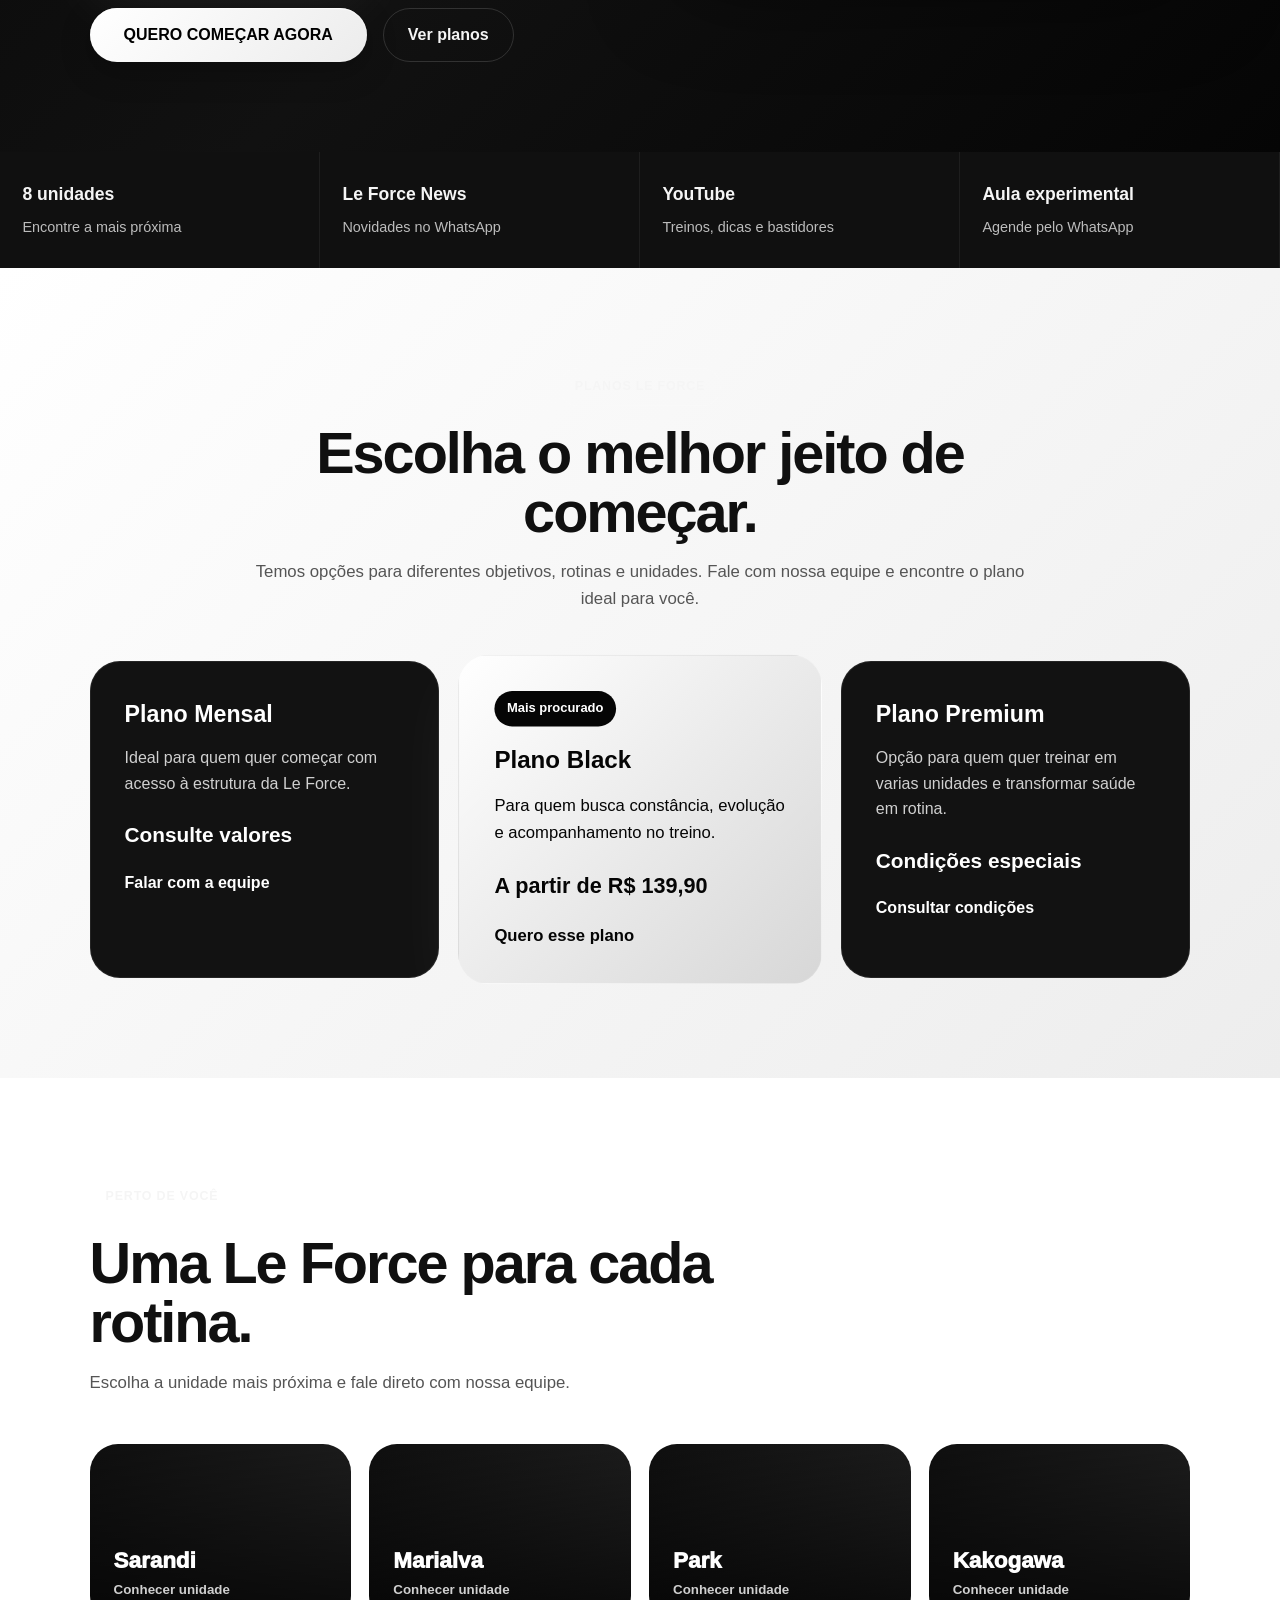
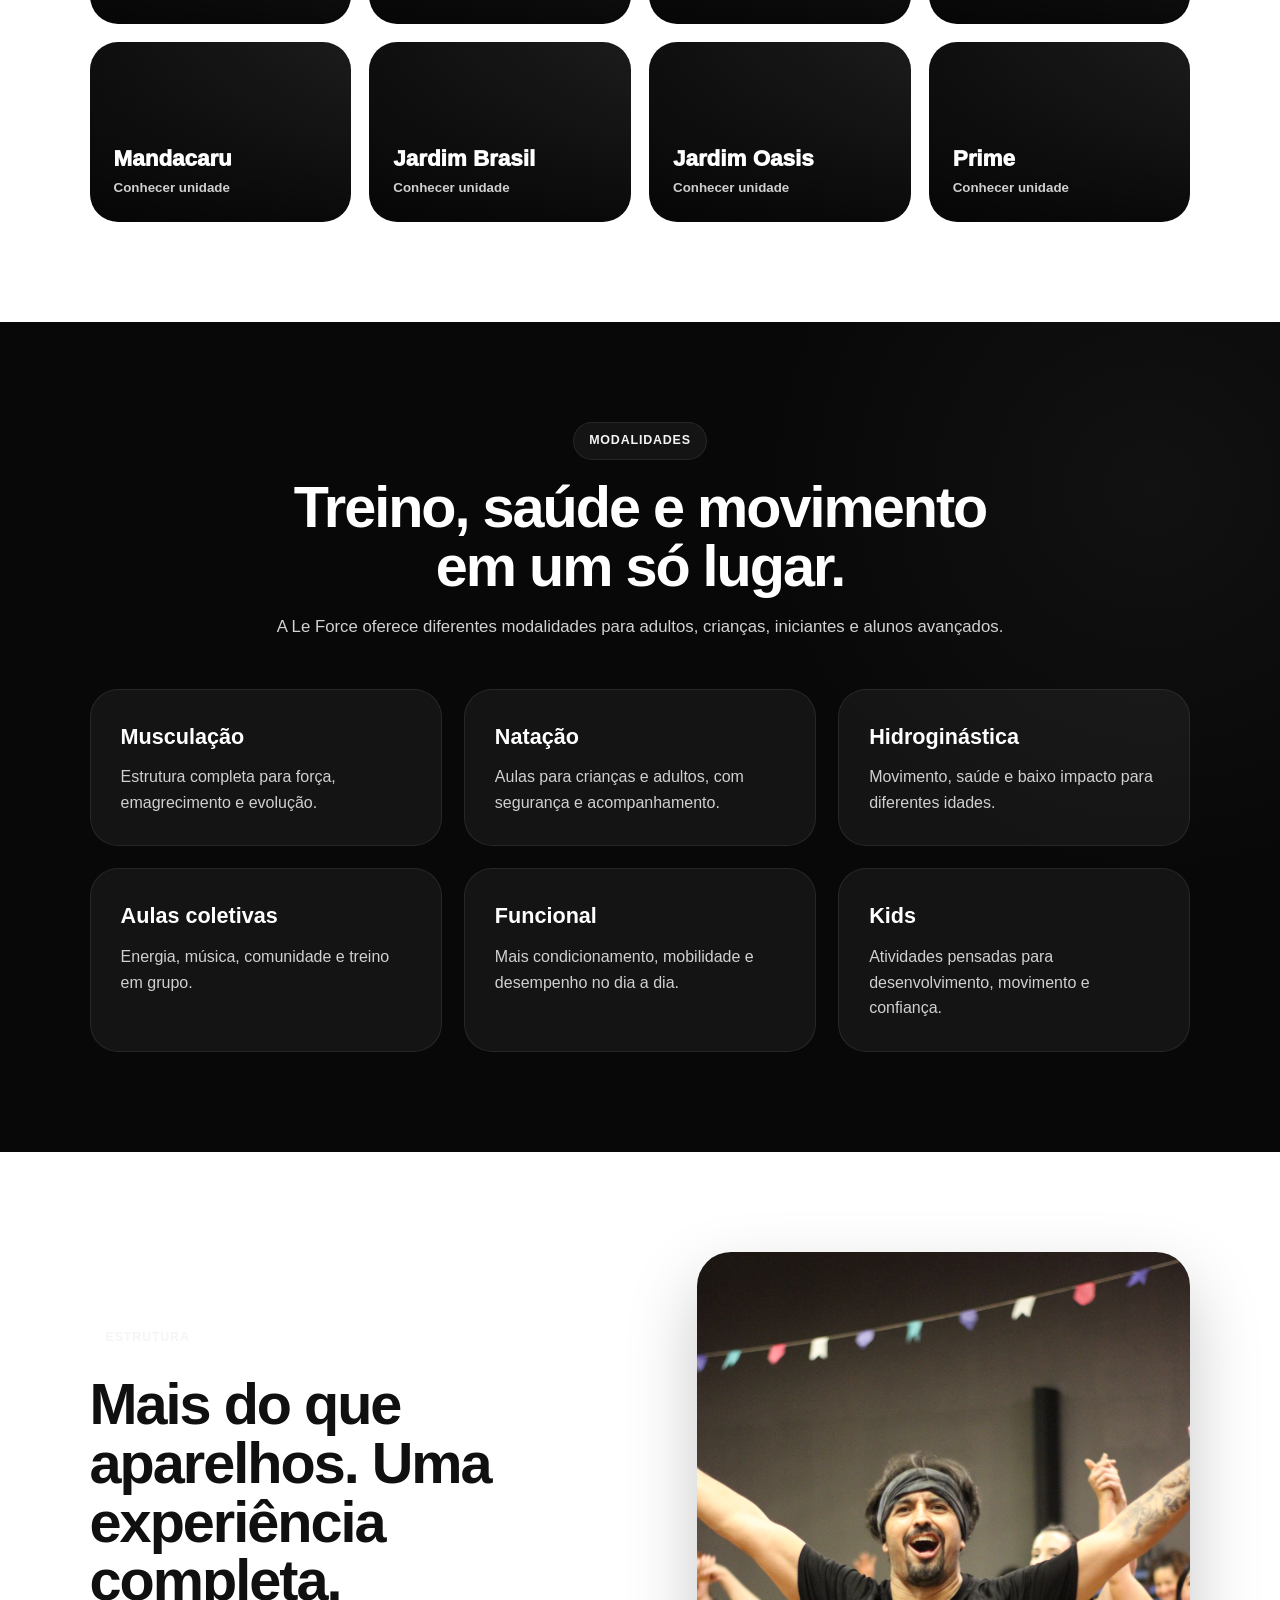
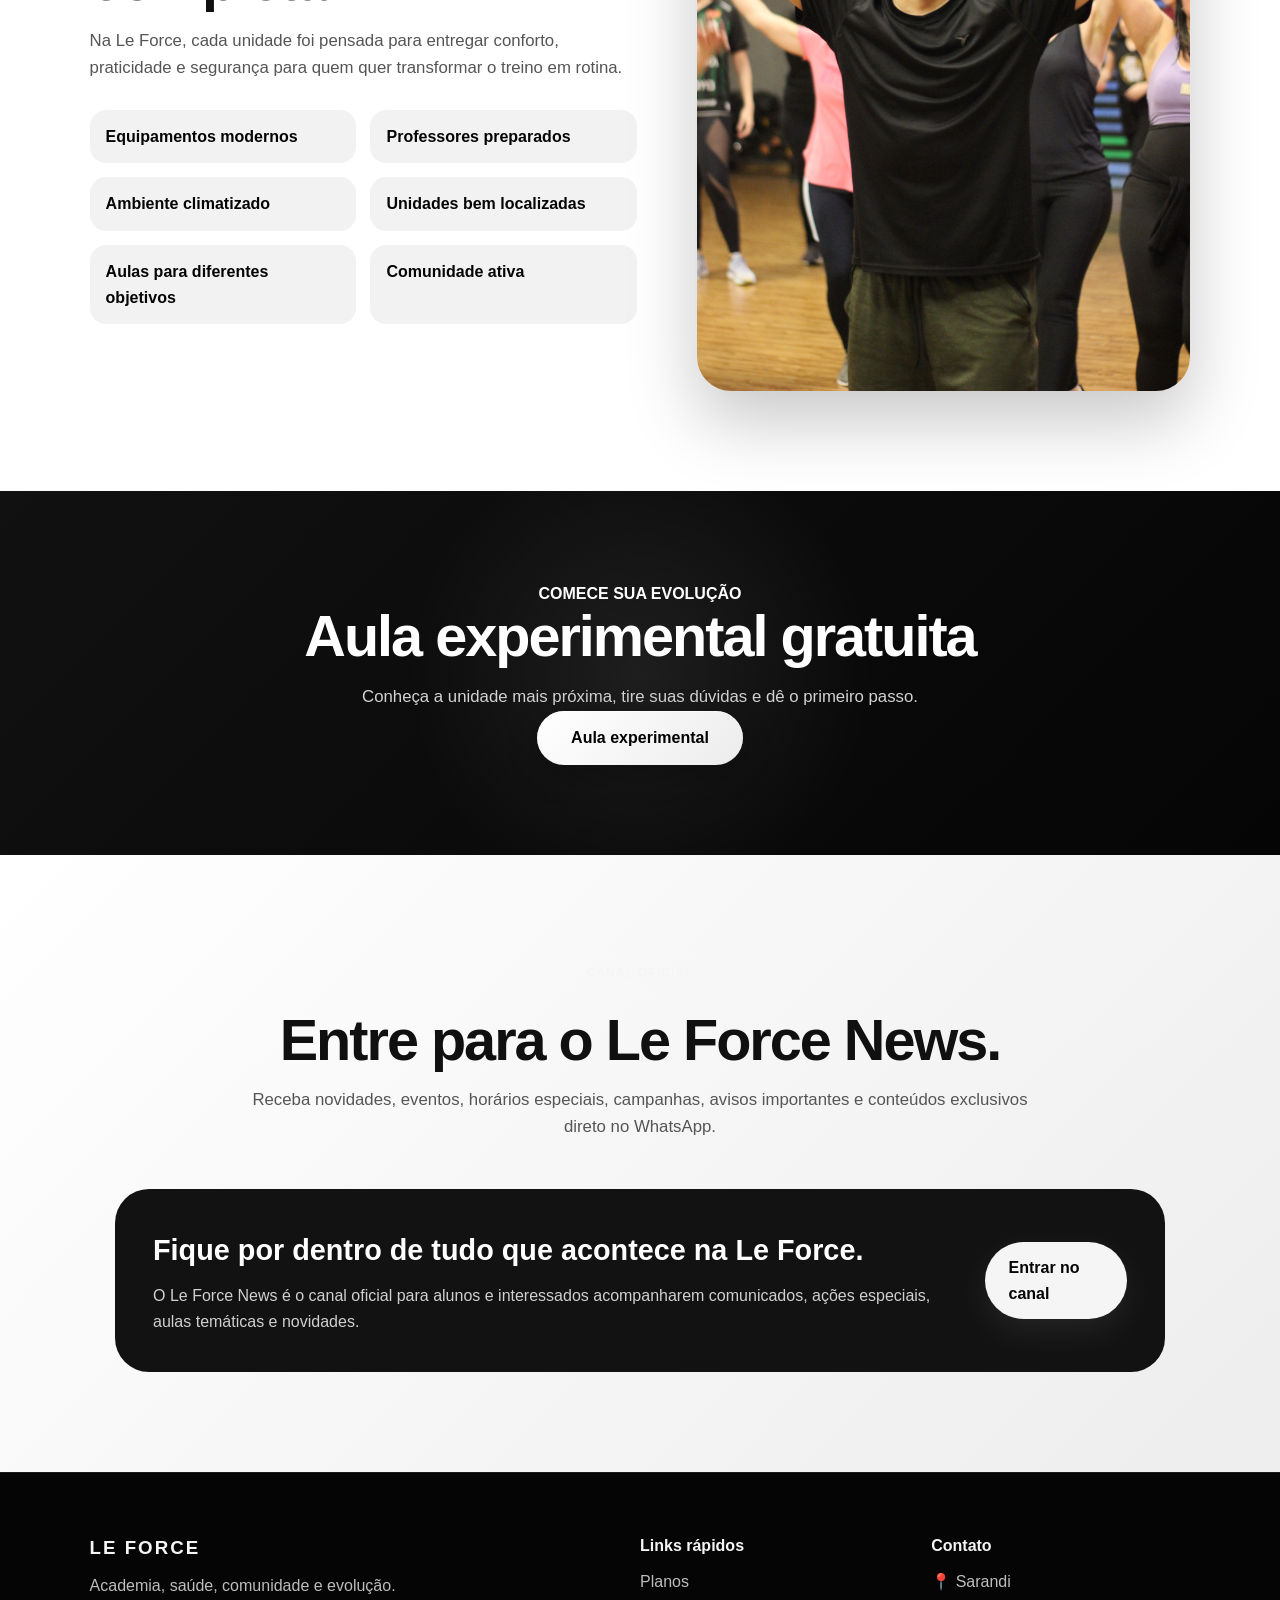
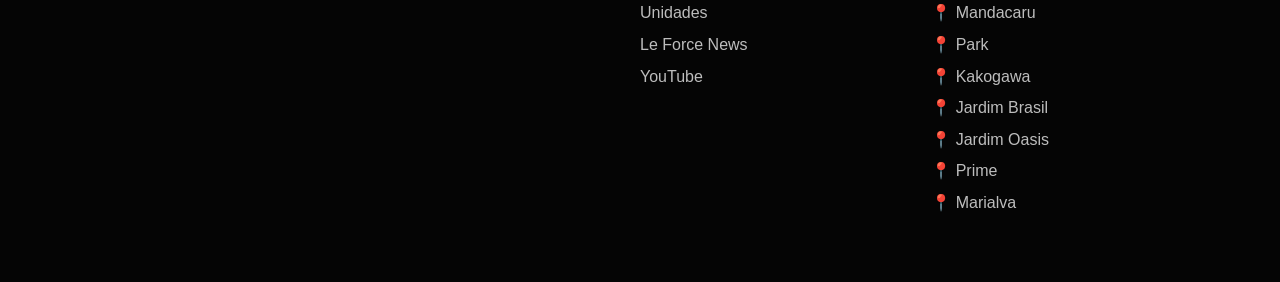
==== commit c0db056d: "Atualiza imagens do carrossel para bn1 bn2 bn3" ====
--- a/index.html
+++ b/index.html
@@ -72,17 +72,17 @@
     <section class="home-banner-carousel" aria-label="Destaques Le Force">
       <div class="home-banner-track">
         <article class="home-banner-slide active">
-          <img src="leforce2.JPG" alt="Le Force - movimento, saúde e qualidade de vida" />
+          <img src="bn1.jpeg" alt="Le Force - movimento, saúde e qualidade de vida" />
           <div class="home-banner-overlay"></div>
           </article>
 
         <article class="home-banner-slide">
-          <img src="leforce3.JPG" alt="Le Force - encontre a unidade ideal para você" />
+          <img src="bn2.jpeg" alt="Le Force - encontre a unidade ideal para você" />
           <div class="home-banner-overlay"></div>
           </article>
 
         <article class="home-banner-slide">
-          <img src="unidades/alv1.png" alt="Le Force Prime - uma nova experiência em movimento" />
+          <img src="bn3.jpeg" alt="Le Force Prime - uma nova experiência em movimento" />
           <div class="home-banner-overlay"></div>
           </article>
       </div>
